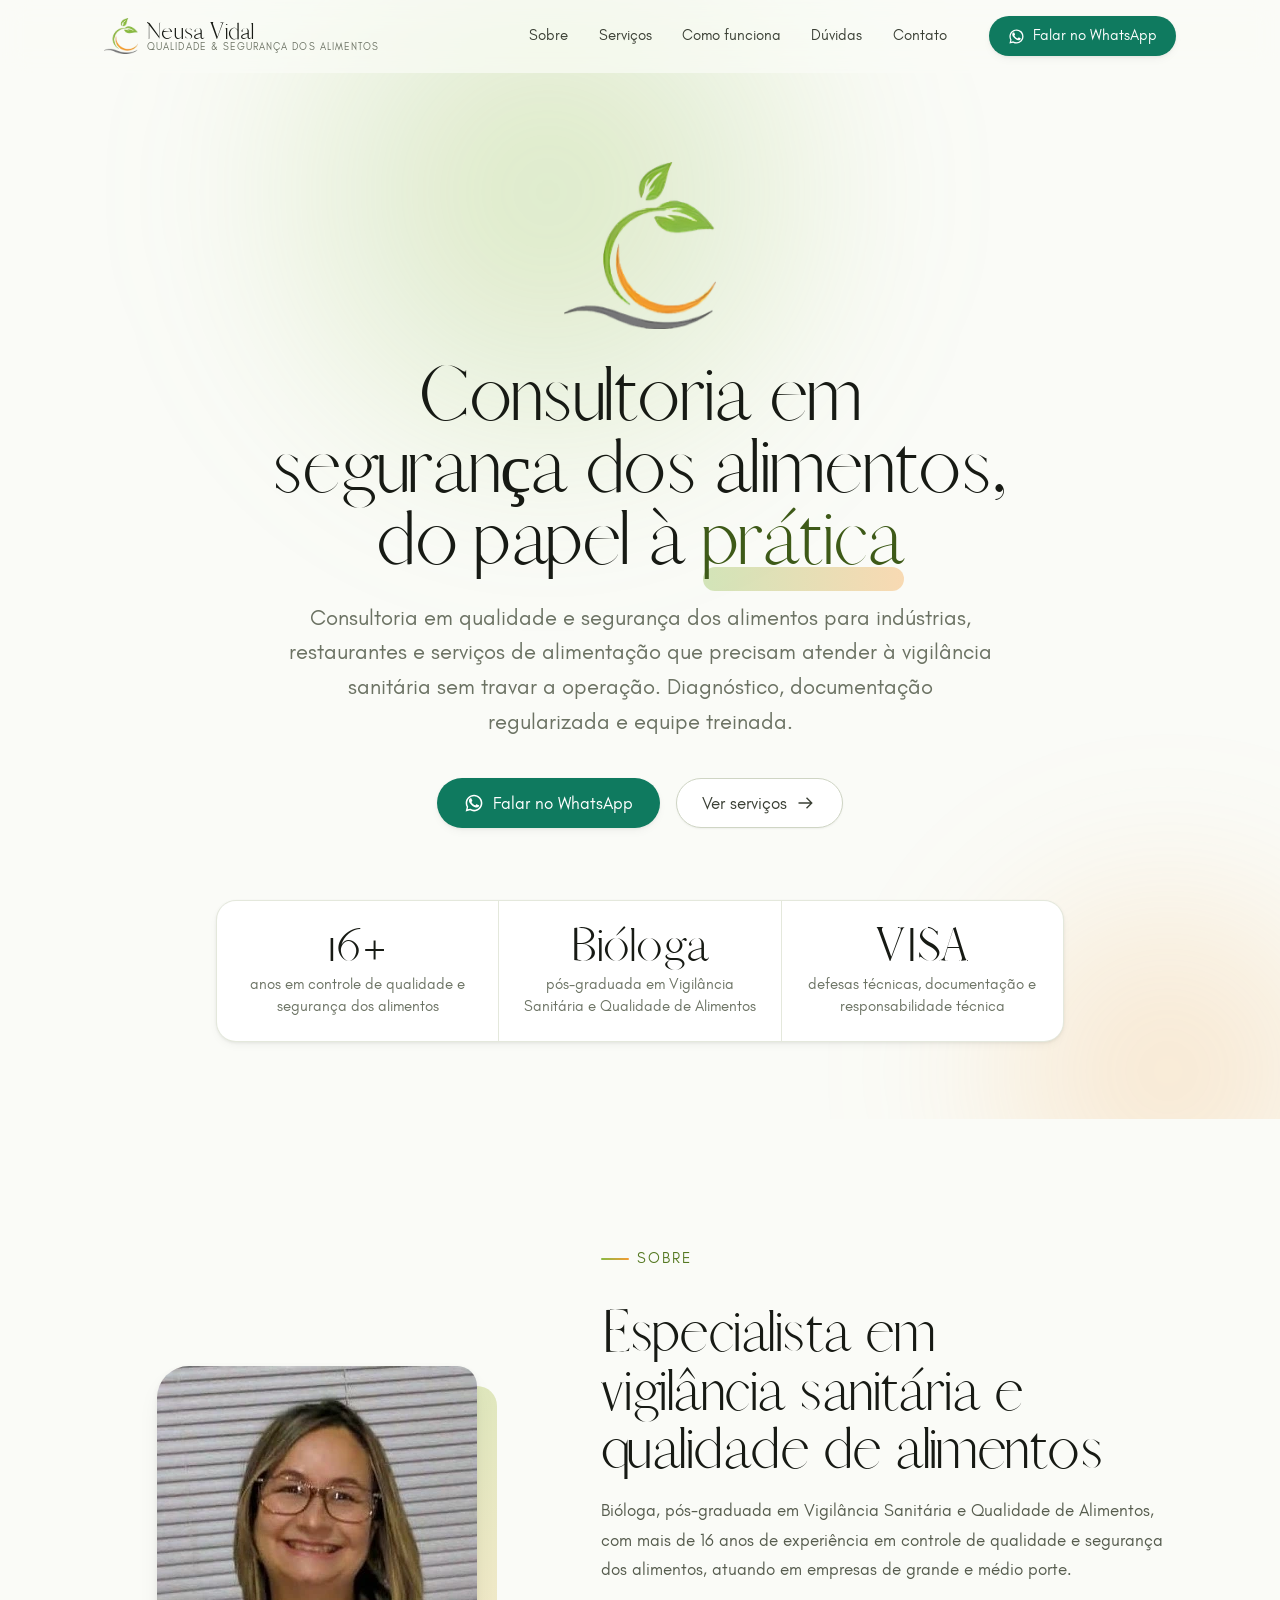
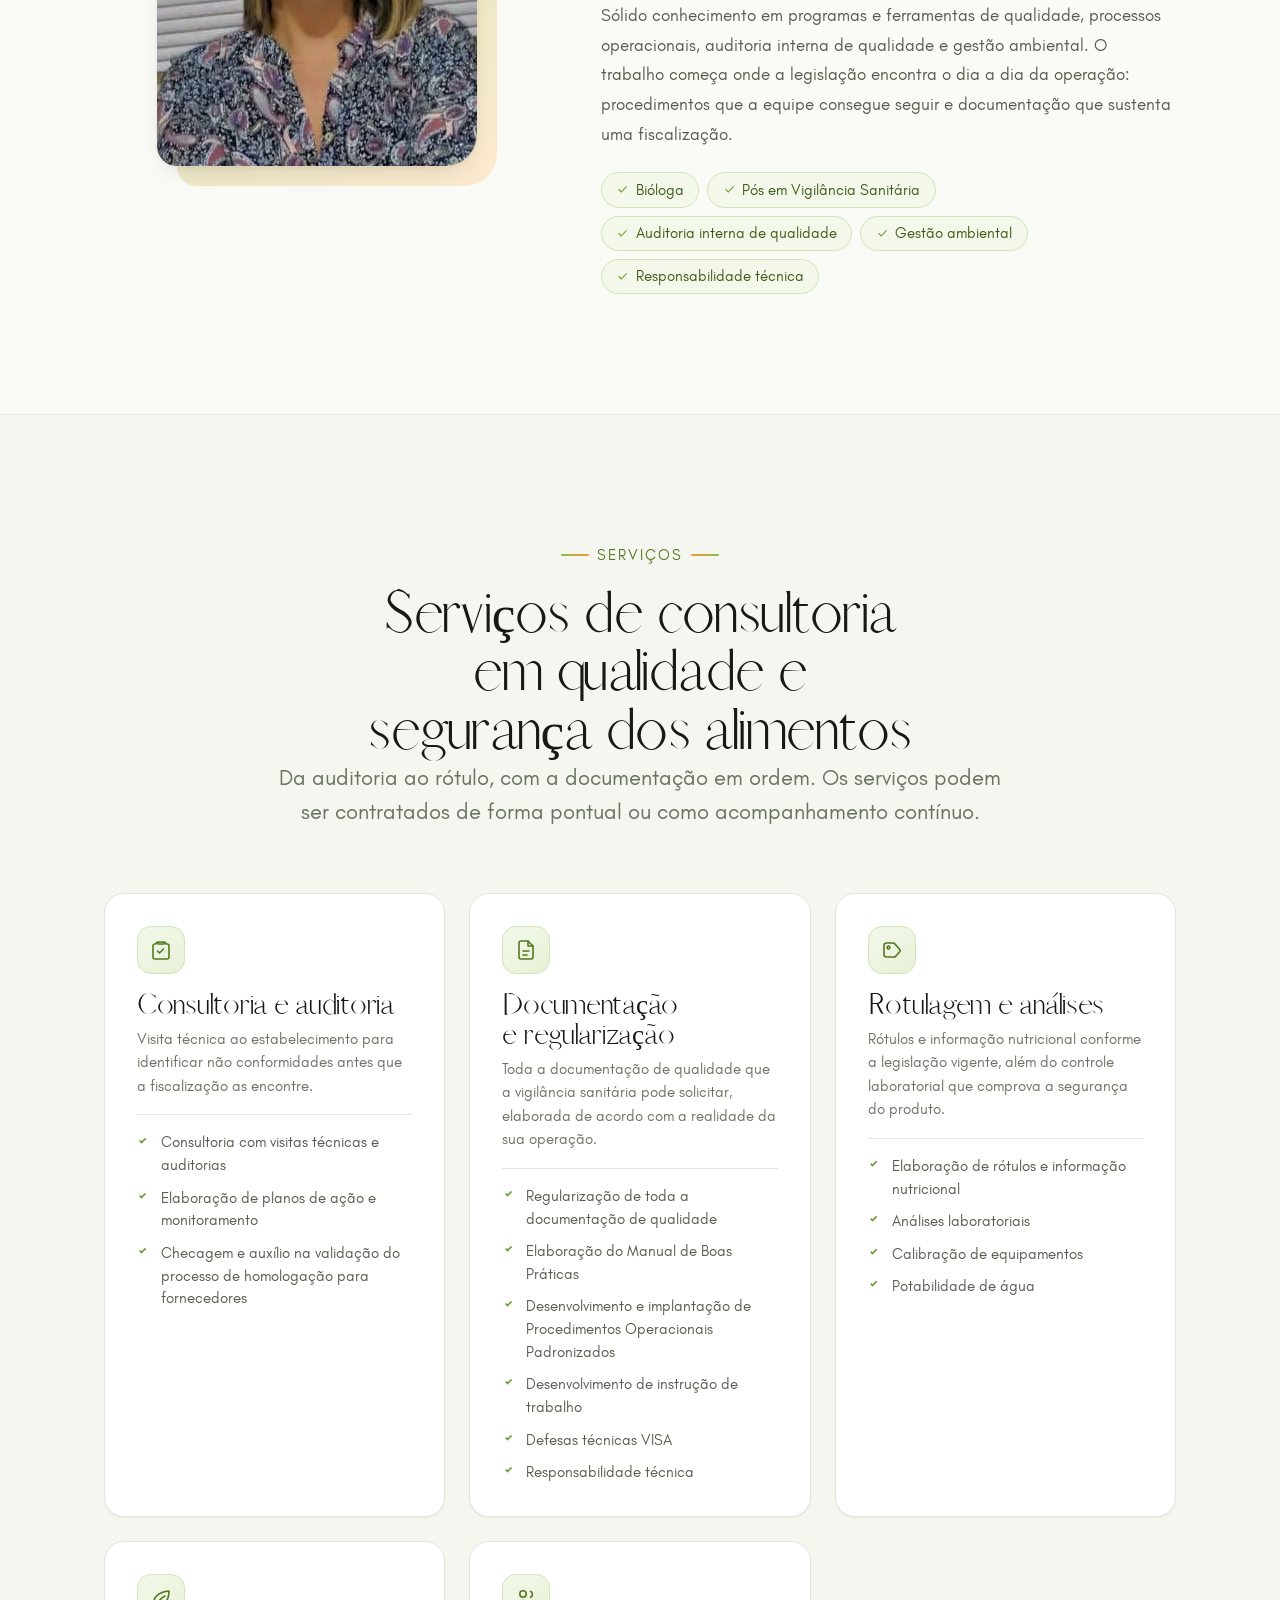
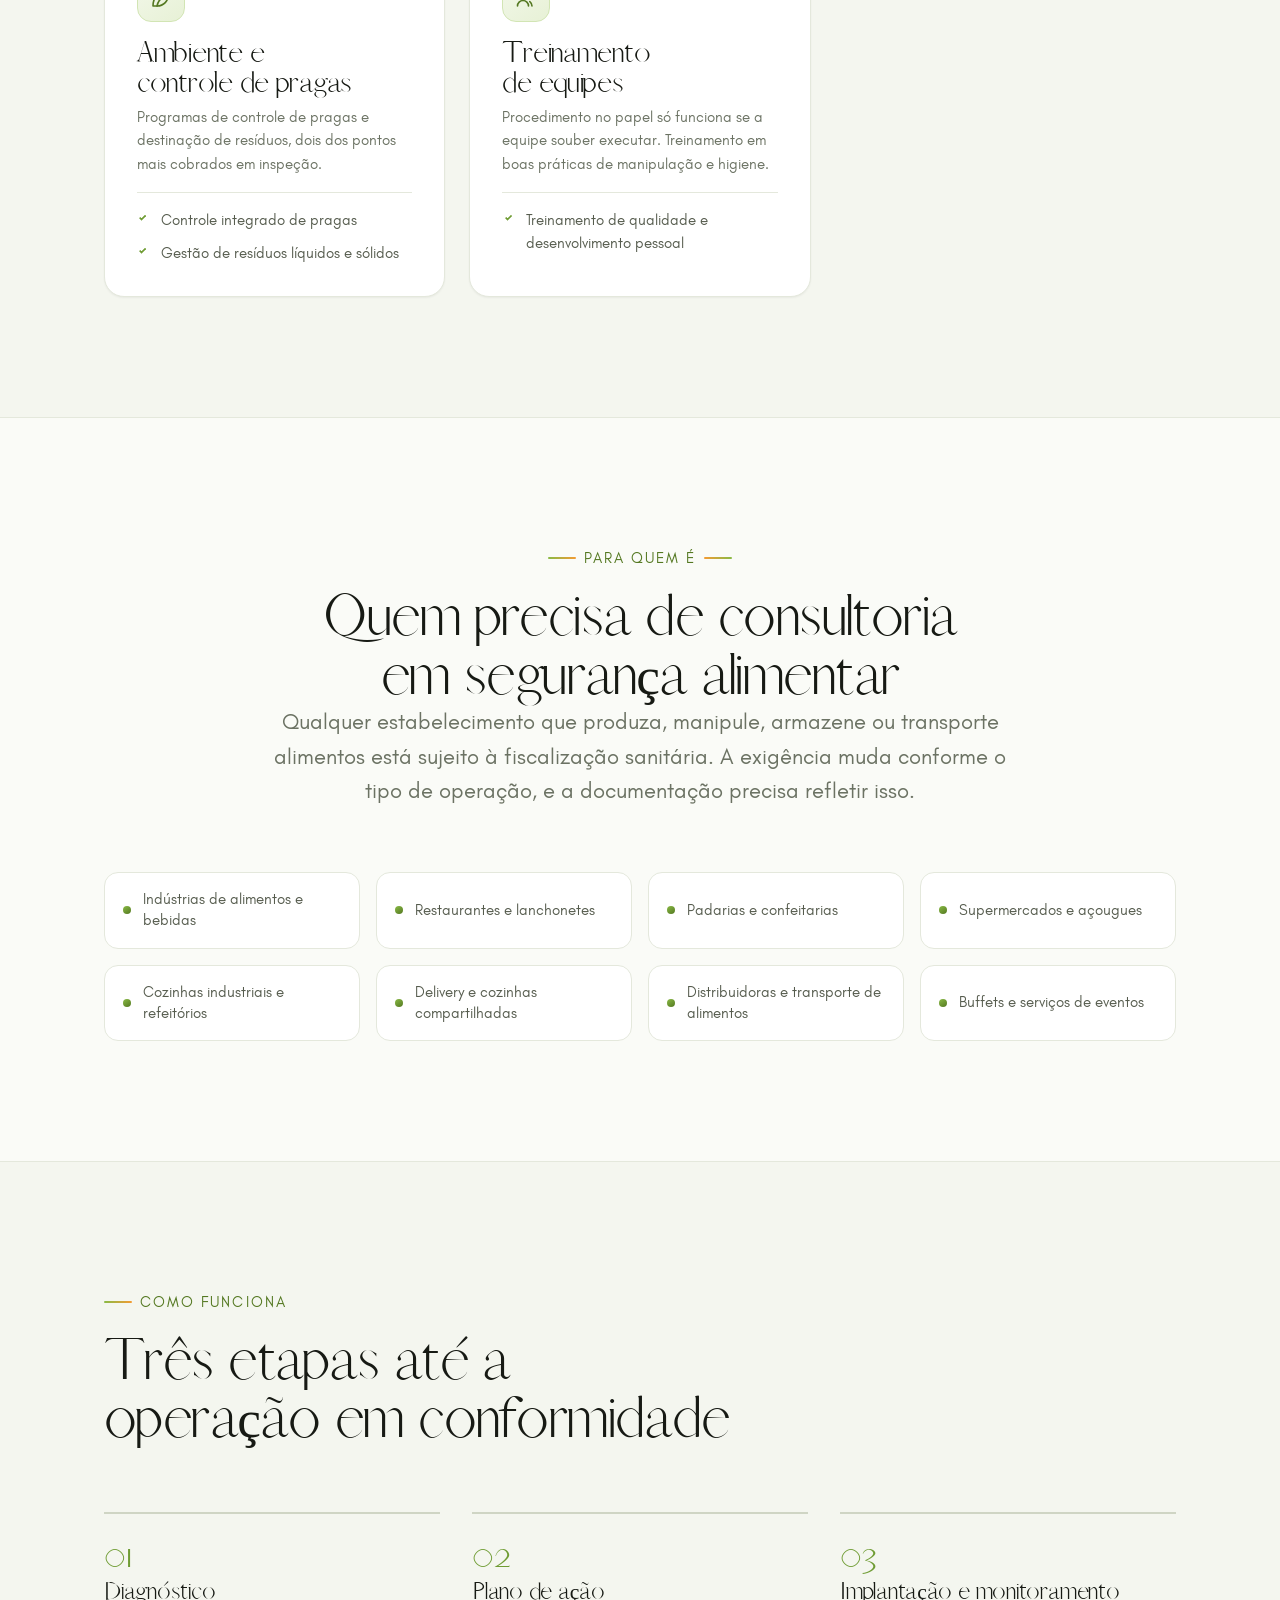
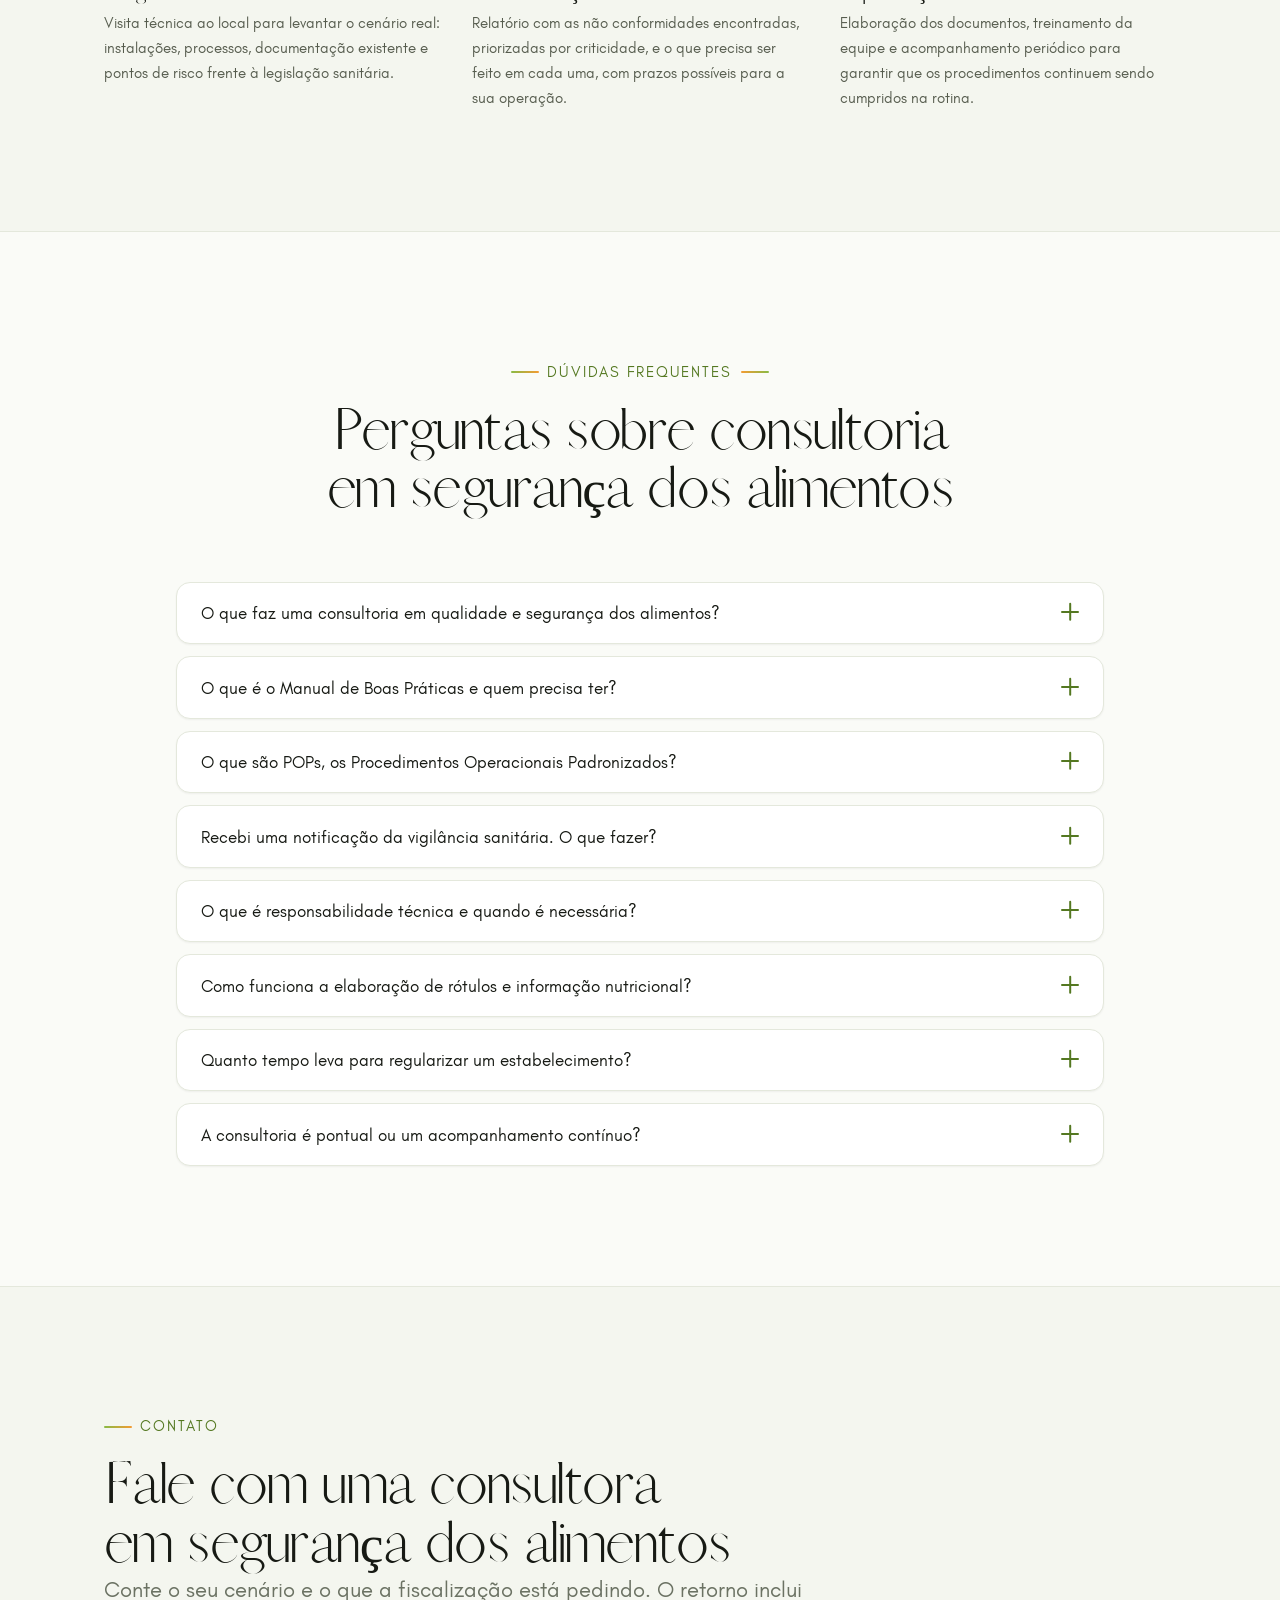
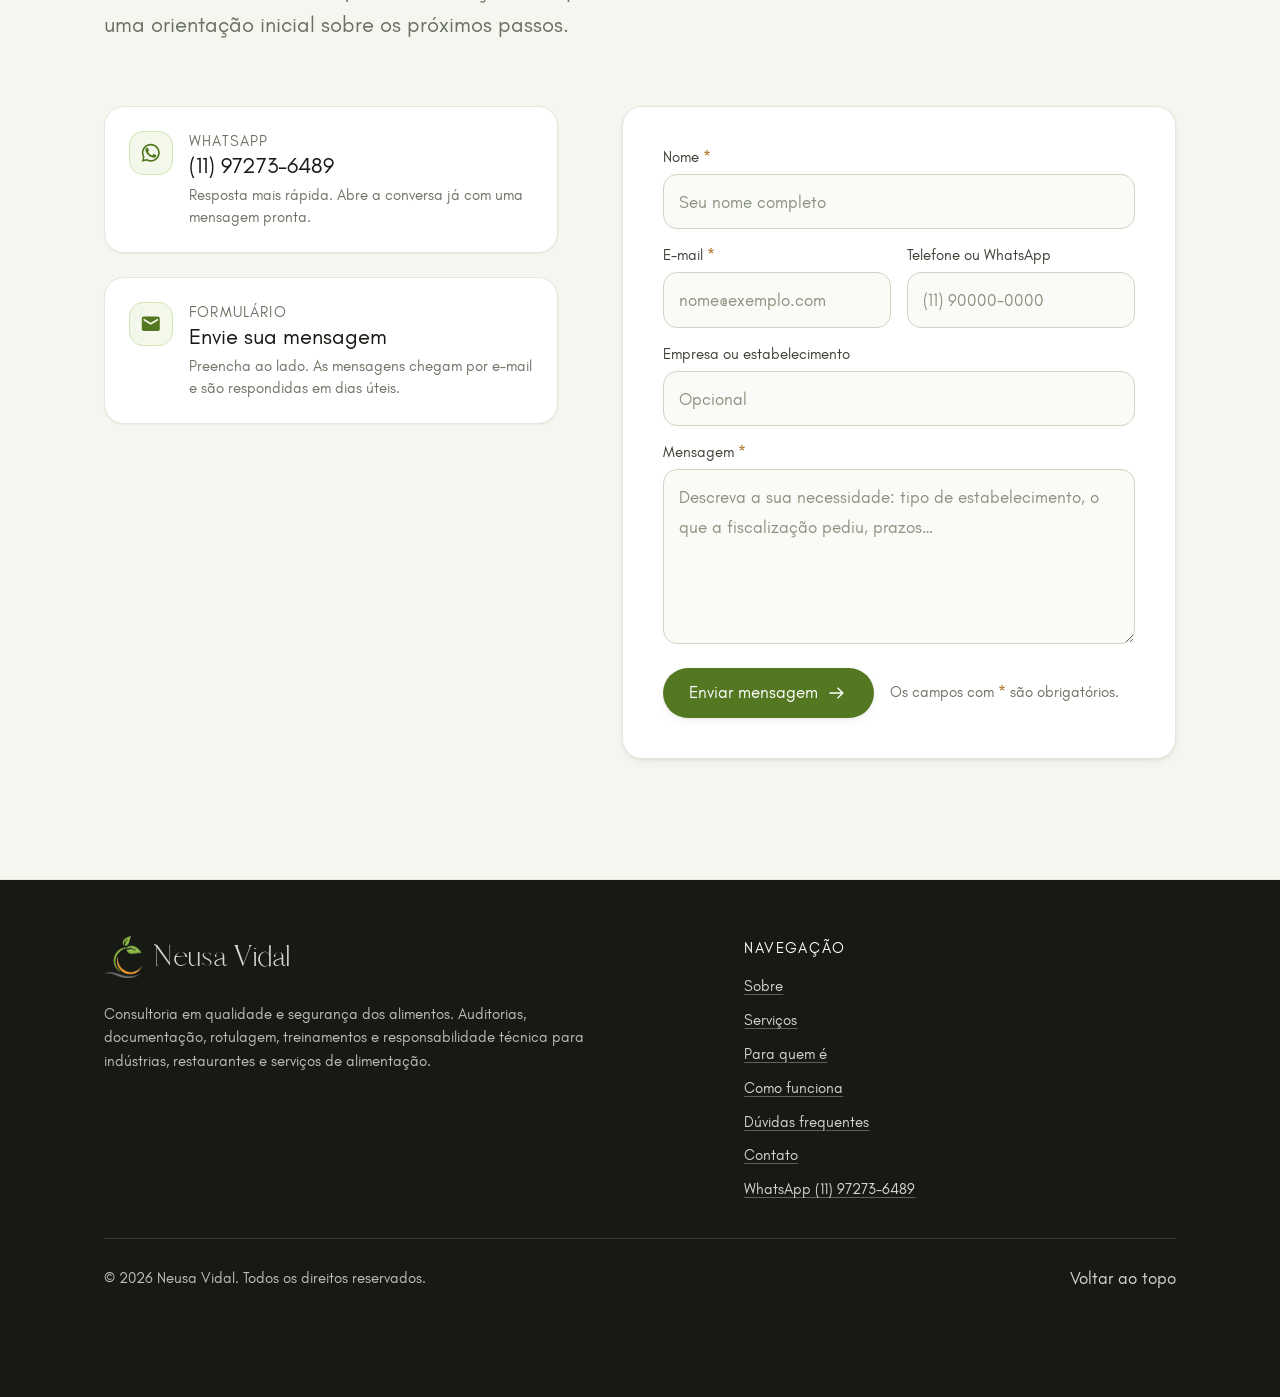
==== index.html @ c0e70bbf "Redesenha o site sem Bootstrap e aplica SEO Reescreve o site como estático puro, sem dependências ne" ====
<!doctype html>
<html lang="pt-BR">
  <head>
    <meta charset="utf-8">
    <meta name="viewport" content="width=device-width, initial-scale=1">
    <meta name="theme-color" content="#fafbf7">

    <!-- Title: palavra-chave primeiro, marca depois. 52 caracteres, dentro do
         limite que o Google exibe sem truncar (~60). -->
    <title>Consultoria em Segurança dos Alimentos | Neusa Vidal</title>
    <meta name="description" content="Consultoria em qualidade e segurança dos alimentos: Manual de Boas Práticas, POPs, rotulagem nutricional, defesa técnica na VISA e responsabilidade técnica.">
    <meta name="author" content="Neusa Vidal">
    <link rel="canonical" href="https://neusavidalassessoria.com.br/">

    <!-- max-image-preview:large libera miniatura grande nos resultados -->
    <meta name="robots" content="index, follow, max-image-preview:large, max-snippet:-1, max-video-preview:-1">

    <!-- Open Graph / redes sociais -->
    <meta property="og:type" content="website">
    <meta property="og:locale" content="pt_BR">
    <meta property="og:site_name" content="Neusa Vidal Consultoria">
    <meta property="og:url" content="https://neusavidalassessoria.com.br/">
    <meta property="og:title" content="Consultoria em Segurança dos Alimentos | Neusa Vidal">
    <meta property="og:description" content="Manual de Boas Práticas, POPs, rotulagem nutricional, defesa técnica na VISA e responsabilidade técnica. Mais de 16 anos de experiência.">
    <meta property="og:image" content="https://neusavidalassessoria.com.br/img/og-image.jpg">
    <meta property="og:image:width" content="1200">
    <meta property="og:image:height" content="630">
    <meta property="og:image:alt" content="Logotipo Neusa Vidal, consultoria em qualidade e segurança dos alimentos">
    <meta name="twitter:card" content="summary_large_image">
    <meta name="twitter:title" content="Consultoria em Segurança dos Alimentos | Neusa Vidal">
    <meta name="twitter:description" content="Manual de Boas Práticas, POPs, rotulagem nutricional, defesa técnica na VISA e responsabilidade técnica.">
    <meta name="twitter:image" content="https://neusavidalassessoria.com.br/img/og-image.jpg">

    <!-- Ícones -->
    <link rel="icon" href="favicon.ico" sizes="32x32">
    <link rel="icon" type="image/png" href="img/mark-192.png" sizes="192x192">
    <link rel="apple-touch-icon" href="img/apple-touch-icon.png">
    <link rel="manifest" href="site.webmanifest">

    <!-- As fontes bloqueiam a primeira pintura de texto: pré-carregar evita o salto -->
    <link rel="preload" href="font/glacial-indifference.woff2" as="font" type="font/woff2" crossorigin>
    <link rel="preload" href="font/afrah-regular.woff2" as="font" type="font/woff2" crossorigin>
    <link rel="stylesheet" href="css/styles.css">

    <script>
      /* Só esconde o conteúdo animado se houver JS para revelá-lo depois.
         Roda antes da primeira pintura, então não há flash. */
      document.documentElement.classList.add('js');

      /* Rede de segurança: se main.js não executar (falha de rede, erro,
         bloqueio), o conteúdo aparece de qualquer forma. */
      setTimeout(function () {
        if (window.__nvReady) return;
        document.documentElement.classList.remove('js');
      }, 2500);
    </script>
  </head>

  <body>
    <a class="skip-link" href="#conteudo">Ir para o conteúdo</a>

    <!-- Sprite de ícones: definido uma vez, referenciado com <use> -->
    <svg width="0" height="0" style="position:absolute" aria-hidden="true" focusable="false">
      <defs>
        <symbol id="i-whatsapp" viewBox="0 0 24 24">
          <path d="M17.47 14.38c-.3-.15-1.76-.87-2.03-.97-.27-.1-.47-.15-.67.15-.2.3-.79.92-.97 1.11-.18.2-.36.22-.66.07-.3-.15-1.27-.47-2.42-1.49-.9-.8-1.5-1.79-1.68-2.09-.18-.3-.02-.47.13-.62.15-.15.3-.35.45-.53.15-.18.2-.3.3-.5.1-.2.05-.37-.02-.52-.07-.15-.65-1.57-.9-2.14-.23-.56-.47-.49-.65-.49h-.56c-.2 0-.5.07-.77.37-.27.3-1.03 1-1.03 2.44s1.05 2.83 1.2 3.03c.15.2 2.06 3.29 5.06 4.5.71.3 1.26.48 1.69.61.72.23 1.37.2 1.89.12.58-.09 1.78-.73 2.03-1.43.25-.7.25-1.3.18-1.43-.08-.12-.28-.2-.58-.35Z"/>
          <path d="M12 2C6.48 2 2 6.48 2 12c0 1.77.46 3.42 1.26 4.86L2 22l5.28-1.23A9.95 9.95 0 0 0 12 22c5.52 0 10-4.48 10-10S17.52 2 12 2Zm0 18.13c-1.55 0-3-.42-4.24-1.15l-.3-.18-3.13.73.74-3.05-.19-.31A8.1 8.1 0 0 1 3.87 12c0-4.48 3.65-8.13 8.13-8.13S20.13 7.52 20.13 12 16.48 20.13 12 20.13Z"/>
        </symbol>
        <symbol id="i-arrow-right" viewBox="0 0 24 24">
          <path d="M13.17 5.17 12 6.34l4.83 4.83H3v1.66h13.83L12 17.66l1.17 1.17L20 12l-6.83-6.83Z"/>
        </symbol>
        <symbol id="i-check" viewBox="0 0 24 24">
          <path d="M9.55 17.6 4 12.05l1.4-1.4 4.15 4.14L18.6 5.6 20 7l-10.45 10.6Z"/>
        </symbol>
        <symbol id="i-mail" viewBox="0 0 24 24">
          <path d="M20 4H4a2 2 0 0 0-2 2v12a2 2 0 0 0 2 2h16a2 2 0 0 0 2-2V6a2 2 0 0 0-2-2Zm0 4.24-8 4.76-8-4.76V6l8 4.76L20 6v2.24Z"/>
        </symbol>
        <symbol id="i-clipboard" viewBox="0 0 24 24">
          <path d="M9 4h6m-6 0a2 2 0 0 0-2 2H6a2 2 0 0 0-2 2v11a2 2 0 0 0 2 2h12a2 2 0 0 0 2-2V8a2 2 0 0 0-2-2h-1a2 2 0 0 0-2-2M9 4v2h6V4"/>
          <path d="m8.5 13 2 2 4-4"/>
        </symbol>
        <symbol id="i-file" viewBox="0 0 24 24">
          <path d="M14 3H7a2 2 0 0 0-2 2v14a2 2 0 0 0 2 2h10a2 2 0 0 0 2-2V8l-5-5Z"/>
          <path d="M14 3v5h5M9 13h6M9 17h4"/>
        </symbol>
        <symbol id="i-label" viewBox="0 0 24 24">
          <path d="M4 7.5A2.5 2.5 0 0 1 6.5 5h6.6a2 2 0 0 1 1.5.66l5 5.6a2 2 0 0 1 0 2.66l-4.4 4.9A2 2 0 0 1 13.7 19H6.5A2.5 2.5 0 0 1 4 16.5v-9Z"/>
          <circle cx="8.5" cy="9.5" r="1.4"/>
        </symbol>
        <symbol id="i-leaf" viewBox="0 0 24 24">
          <path d="M4 20c0-8 5-14 16-15 0 11-6 15-12 15H4Z"/>
          <path d="M8 20c1-5 4-8 8-10"/>
        </symbol>
        <symbol id="i-users" viewBox="0 0 24 24">
          <circle cx="9" cy="8" r="3.2"/>
          <path d="M3.5 20a5.5 5.5 0 0 1 11 0M16.5 5.3a3.2 3.2 0 0 1 0 5.9M18 20a5.6 5.6 0 0 0-2.2-4.4"/>
        </symbol>
      </defs>
    </svg>

    <header class="header" id="cabecalho">
      <div class="container header__inner">
        <a class="brand" href="#top" aria-label="Neusa Vidal, página inicial">
          <img src="img/mark-96.png" srcset="img/mark-96.png 87w, img/mark-192.png 175w"
               sizes="34px" width="87" height="96" alt="">
          <span class="brand__text">
            <span class="brand__name">Neusa Vidal</span>
            <span class="brand__tag">Qualidade &amp; Segurança dos Alimentos</span>
          </span>
        </a>

        <button class="nav-toggle" type="button" aria-expanded="false"
                aria-controls="nav-principal" aria-label="Abrir menu de navegação">
          <span class="nav-toggle__bars"></span>
        </button>

        <nav class="nav" id="nav-principal" aria-label="Navegação principal">
          <ul class="nav__list">
            <li><a class="nav__link" href="#sobre">Sobre</a></li>
            <li><a class="nav__link" href="#servicos">Serviços</a></li>
            <li><a class="nav__link" href="#processo">Como funciona</a></li>
            <li><a class="nav__link" href="#duvidas">Dúvidas</a></li>
            <li><a class="nav__link" href="#contato">Contato</a></li>
          </ul>
          <a class="btn btn--whatsapp btn--sm nav__cta"
             href="https://wa.me/5511972736489?text=Ol%C3%A1%2C%20Neusa!%20Vim%20pelo%20site%20e%20gostaria%20de%20falar%20sobre%20consultoria%20em%20qualidade%20de%20alimentos."
             target="_blank" rel="noopener">
            <svg class="btn__icon" aria-hidden="true" focusable="false"><use href="#i-whatsapp"></use></svg>
            Falar no WhatsApp
          </a>
        </nav>
      </div>
    </header>

    <main id="conteudo">
      <span id="top"></span>

      <!-- Hero ============================================================ -->
      <section class="hero" aria-labelledby="hero-titulo">
        <div class="container container--narrow">
          <img class="hero__mark" src="img/mark-192.png"
               srcset="img/mark-192.png 175w, img/mark-512.png 466w"
               sizes="(min-width: 60em) 152px, 110px"
               width="175" height="192" alt="Logotipo Neusa Vidal" fetchpriority="high">

          <h1 class="hero__title" id="hero-titulo">
            Consultoria em segurança dos alimentos, do papel à <em>prática</em>
          </h1>

          <p class="lead hero__lead">
            Consultoria em qualidade e segurança dos alimentos para indústrias, restaurantes
            e serviços de alimentação que precisam atender à vigilância sanitária sem travar
            a operação. Diagnóstico, documentação regularizada e equipe treinada.
          </p>

          <div class="hero__actions">
            <a class="btn btn--whatsapp"
               href="https://wa.me/5511972736489?text=Ol%C3%A1%2C%20Neusa!%20Vim%20pelo%20site%20e%20gostaria%20de%20falar%20sobre%20consultoria%20em%20qualidade%20de%20alimentos."
               target="_blank" rel="noopener">
              <svg class="btn__icon" aria-hidden="true" focusable="false"><use href="#i-whatsapp"></use></svg>
              Falar no WhatsApp
            </a>
            <a class="btn btn--ghost" href="#servicos">
              Ver serviços
              <svg class="btn__icon" aria-hidden="true" focusable="false"><use href="#i-arrow-right"></use></svg>
            </a>
          </div>

          <dl class="stats reveal">
            <div class="stats__item">
              <dt class="visually-hidden">Experiência</dt>
              <dd>
                <span class="stats__value">16+</span>
                <span class="stats__label">anos em controle de qualidade e segurança dos alimentos</span>
              </dd>
            </div>
            <div class="stats__item">
              <dt class="visually-hidden">Formação</dt>
              <dd>
                <span class="stats__value">Bióloga</span>
                <span class="stats__label">pós-graduada em Vigilância Sanitária e Qualidade de Alimentos</span>
              </dd>
            </div>
            <div class="stats__item">
              <dt class="visually-hidden">Atuação</dt>
              <dd>
                <span class="stats__value">VISA</span>
                <span class="stats__label">defesas técnicas, documentação e responsabilidade técnica</span>
              </dd>
            </div>
          </dl>
        </div>
      </section>

      <!-- Sobre =========================================================== -->
      <section class="section" id="sobre" aria-labelledby="sobre-titulo">
        <div class="container">
          <div class="about">
            <figure class="about__figure reveal">
              <picture>
                <source srcset="img/portrait.webp" type="image/webp">
                <img class="about__photo" src="img/portrait.jpg" width="320" height="400"
                     loading="lazy" decoding="async"
                     alt="Retrato de Neusa Vidal, consultora em qualidade e segurança dos alimentos">
              </picture>
            </figure>

            <div class="about__body reveal" style="--reveal-delay: 120ms">
              <p class="eyebrow">Sobre</p>
              <h2 id="sobre-titulo">Especialista em vigilância sanitária e qualidade de alimentos</h2>
              <p>
                Bióloga, pós-graduada em Vigilância Sanitária e Qualidade de Alimentos, com mais
                de 16 anos de experiência em controle de qualidade e segurança dos alimentos,
                atuando em empresas de grande e médio porte.
              </p>
              <p>
                Sólido conhecimento em programas e ferramentas de qualidade, processos
                operacionais, auditoria interna de qualidade e gestão ambiental. O trabalho começa
                onde a legislação encontra o dia a dia da operação: procedimentos que a equipe
                consegue seguir e documentação que sustenta uma fiscalização.
              </p>

              <ul class="chips">
                <li class="chip"><svg aria-hidden="true" focusable="false"><use href="#i-check"></use></svg> Bióloga</li>
                <li class="chip"><svg aria-hidden="true" focusable="false"><use href="#i-check"></use></svg> Pós em Vigilância Sanitária</li>
                <li class="chip"><svg aria-hidden="true" focusable="false"><use href="#i-check"></use></svg> Auditoria interna de qualidade</li>
                <li class="chip"><svg aria-hidden="true" focusable="false"><use href="#i-check"></use></svg> Gestão ambiental</li>
                <li class="chip"><svg aria-hidden="true" focusable="false"><use href="#i-check"></use></svg> Responsabilidade técnica</li>
              </ul>
            </div>
          </div>
        </div>
      </section>

      <!-- Serviços ======================================================== -->
      <section class="section section--sunken" id="servicos" aria-labelledby="servicos-titulo">
        <div class="container">
          <div class="section__head section__head--center">
            <p class="eyebrow">Serviços</p>
            <h2 id="servicos-titulo">Serviços de consultoria em qualidade e segurança dos alimentos</h2>
            <p class="lead">
              Da auditoria ao rótulo, com a documentação em ordem. Os serviços podem ser
              contratados de forma pontual ou como acompanhamento contínuo.
            </p>
          </div>

          <ul class="services">
            <li class="service reveal">
              <span class="service__icon">
                <svg aria-hidden="true" focusable="false"><use href="#i-clipboard"></use></svg>
              </span>
              <h3 class="service__title">Consultoria e auditoria</h3>
              <p class="service__desc">
                Visita técnica ao estabelecimento para identificar não conformidades antes
                que a fiscalização as encontre.
              </p>
              <ul class="service__list">
                <li>Consultoria com visitas técnicas e auditorias</li>
                <li>Elaboração de planos de ação e monitoramento</li>
                <li>Checagem e auxílio na validação do processo de homologação para fornecedores</li>
              </ul>
            </li>

            <li class="service reveal" style="--reveal-delay: 80ms">
              <span class="service__icon">
                <svg aria-hidden="true" focusable="false"><use href="#i-file"></use></svg>
              </span>
              <h3 class="service__title">Documentação e regularização</h3>
              <p class="service__desc">
                Toda a documentação de qualidade que a vigilância sanitária pode solicitar,
                elaborada de acordo com a realidade da sua operação.
              </p>
              <ul class="service__list">
                <li>Regularização de toda a documentação de qualidade</li>
                <li>Elaboração do Manual de Boas Práticas</li>
                <li>Desenvolvimento e implantação de Procedimentos Operacionais Padronizados</li>
                <li>Desenvolvimento de instrução de trabalho</li>
                <li>Defesas técnicas VISA</li>
                <li>Responsabilidade técnica</li>
              </ul>
            </li>

            <li class="service reveal" style="--reveal-delay: 160ms">
              <span class="service__icon">
                <svg aria-hidden="true" focusable="false"><use href="#i-label"></use></svg>
              </span>
              <h3 class="service__title">Rotulagem e análises</h3>
              <p class="service__desc">
                Rótulos e informação nutricional conforme a legislação vigente, além do
                controle laboratorial que comprova a segurança do produto.
              </p>
              <ul class="service__list">
                <li>Elaboração de rótulos e informação nutricional</li>
                <li>Análises laboratoriais</li>
                <li>Calibração de equipamentos</li>
                <li>Potabilidade de água</li>
              </ul>
            </li>

            <li class="service reveal" style="--reveal-delay: 240ms">
              <span class="service__icon">
                <svg aria-hidden="true" focusable="false"><use href="#i-leaf"></use></svg>
              </span>
              <h3 class="service__title">Ambiente e controle de pragas</h3>
              <p class="service__desc">
                Programas de controle de pragas e destinação de resíduos, dois dos pontos
                mais cobrados em inspeção.
              </p>
              <ul class="service__list">
                <li>Controle integrado de pragas</li>
                <li>Gestão de resíduos líquidos e sólidos</li>
              </ul>
            </li>

            <li class="service reveal" style="--reveal-delay: 320ms">
              <span class="service__icon">
                <svg aria-hidden="true" focusable="false"><use href="#i-users"></use></svg>
              </span>
              <h3 class="service__title">Treinamento de equipes</h3>
              <p class="service__desc">
                Procedimento no papel só funciona se a equipe souber executar. Treinamento
                em boas práticas de manipulação e higiene.
              </p>
              <ul class="service__list">
                <li>Treinamento de qualidade e desenvolvimento pessoal</li>
              </ul>
            </li>
          </ul>
        </div>
      </section>

      <!-- Segmentos atendidos ============================================= -->
      <section class="section" id="segmentos" aria-labelledby="segmentos-titulo">
        <div class="container">
          <div class="section__head section__head--center">
            <p class="eyebrow">Para quem é</p>
            <h2 id="segmentos-titulo">Quem precisa de consultoria em segurança alimentar</h2>
            <p class="lead">
              Qualquer estabelecimento que produza, manipule, armazene ou transporte alimentos
              está sujeito à fiscalização sanitária. A exigência muda conforme o tipo de
              operação, e a documentação precisa refletir isso.
            </p>
          </div>

          <ul class="segments reveal">
            <li class="segment"><span class="segment__dot"></span> Indústrias de alimentos e bebidas</li>
            <li class="segment"><span class="segment__dot"></span> Restaurantes e lanchonetes</li>
            <li class="segment"><span class="segment__dot"></span> Padarias e confeitarias</li>
            <li class="segment"><span class="segment__dot"></span> Supermercados e açougues</li>
            <li class="segment"><span class="segment__dot"></span> Cozinhas industriais e refeitórios</li>
            <li class="segment"><span class="segment__dot"></span> Delivery e cozinhas compartilhadas</li>
            <li class="segment"><span class="segment__dot"></span> Distribuidoras e transporte de alimentos</li>
            <li class="segment"><span class="segment__dot"></span> Buffets e serviços de eventos</li>
          </ul>
        </div>
      </section>

      <!-- Processo ======================================================== -->
      <section class="section section--sunken" id="processo" aria-labelledby="processo-titulo">
        <div class="container">
          <div class="section__head">
            <p class="eyebrow">Como funciona</p>
            <h2 id="processo-titulo">Três etapas até a operação em conformidade</h2>
          </div>

          <ol class="steps">
            <li class="step reveal">
              <h3 class="step__title">Diagnóstico</h3>
              <p>
                Visita técnica ao local para levantar o cenário real: instalações, processos,
                documentação existente e pontos de risco frente à legislação sanitária.
              </p>
            </li>
            <li class="step reveal" style="--reveal-delay: 100ms">
              <h3 class="step__title">Plano de ação</h3>
              <p>
                Relatório com as não conformidades encontradas, priorizadas por criticidade,
                e o que precisa ser feito em cada uma, com prazos possíveis para a sua operação.
              </p>
            </li>
            <li class="step reveal" style="--reveal-delay: 200ms">
              <h3 class="step__title">Implantação e monitoramento</h3>
              <p>
                Elaboração dos documentos, treinamento da equipe e acompanhamento periódico
                para garantir que os procedimentos continuem sendo cumpridos na rotina.
              </p>
            </li>
          </ol>
        </div>
      </section>

      <!-- Dúvidas frequentes ============================================== -->
      <section class="section" id="duvidas" aria-labelledby="duvidas-titulo">
        <div class="container">
          <div class="section__head section__head--center">
            <p class="eyebrow">Dúvidas frequentes</p>
            <h2 id="duvidas-titulo">Perguntas sobre consultoria em segurança dos alimentos</h2>
          </div>

          <div class="faq">
            <details class="faq__item">
              <summary class="faq__q">
                O que faz uma consultoria em qualidade e segurança dos alimentos?
                <span class="faq__sign" aria-hidden="true"></span>
              </summary>
              <div class="faq__a">
                <p>
                  A consultoria avalia se o estabelecimento atende às exigências sanitárias e
                  organiza o que estiver faltando. Na prática são quatro frentes: diagnóstico
                  das instalações e processos, elaboração da documentação de qualidade,
                  treinamento da equipe e acompanhamento periódico para que os procedimentos
                  continuem sendo cumpridos.
                </p>
                <p>
                  O objetivo não é só passar na fiscalização, mas reduzir risco de
                  contaminação, perda de produto e interdição.
                </p>
              </div>
            </details>

            <details class="faq__item">
              <summary class="faq__q">
                O que é o Manual de Boas Práticas e quem precisa ter?
                <span class="faq__sign" aria-hidden="true"></span>
              </summary>
              <div class="faq__a">
                <p>
                  É o documento que descreve como o estabelecimento garante a segurança do
                  alimento: higienização das instalações, controle de água, controle de pragas,
                  saúde e higiene dos manipuladores, controle de temperatura e destinação de
                  resíduos. Ele precisa refletir a operação real, e não ser um modelo genérico.
                </p>
                <p>
                  De modo geral, estabelecimentos que manipulam alimentos precisam mantê-lo
                  disponível e atualizado para apresentação à fiscalização. A exigência exata
                  varia conforme o tipo de operação e as normas estaduais e municipais
                  aplicáveis.
                </p>
              </div>
            </details>

            <details class="faq__item">
              <summary class="faq__q">
                O que são POPs, os Procedimentos Operacionais Padronizados?
                <span class="faq__sign" aria-hidden="true"></span>
              </summary>
              <div class="faq__a">
                <p>
                  São instruções escritas que detalham, passo a passo, como cada tarefa
                  crítica deve ser executada: como higienizar uma bancada, como receber
                  mercadoria, como controlar a temperatura da câmara fria, como proceder na
                  higienização do reservatório de água.
                </p>
                <p>
                  Enquanto o Manual de Boas Práticas descreve a política, os POPs descrevem a
                  execução. Cada POP vem acompanhado dos registros que comprovam que ele foi
                  cumprido, e é justamente esse registro que a fiscalização costuma pedir.
                </p>
              </div>
            </details>

            <details class="faq__item">
              <summary class="faq__q">
                Recebi uma notificação da vigilância sanitária. O que fazer?
                <span class="faq__sign" aria-hidden="true"></span>
              </summary>
              <div class="faq__a">
                <p>
                  Notificações e autos de infração têm prazo para resposta, então o primeiro
                  passo é verificar esse prazo. Em seguida é preciso entender tecnicamente cada
                  item apontado, corrigir o que for corrigível e elaborar a defesa técnica com
                  a fundamentação e as evidências das correções feitas.
                </p>
                <p>
                  Esse é um dos serviços da consultoria: defesa técnica junto à VISA, incluindo
                  o plano de ação que sustenta a resposta.
                </p>
              </div>
            </details>

            <details class="faq__item">
              <summary class="faq__q">
                O que é responsabilidade técnica e quando é necessária?
                <span class="faq__sign" aria-hidden="true"></span>
              </summary>
              <div class="faq__a">
                <p>
                  É a assunção formal, por um profissional habilitado, da responsabilidade
                  pelos processos de qualidade e segurança dos alimentos do estabelecimento.
                  Diversos tipos de operação precisam indicar um responsável técnico para obter
                  ou manter o licenciamento sanitário.
                </p>
                <p>
                  A necessidade e o perfil profissional exigido variam conforme a atividade e a
                  regulamentação local. Vale confirmar a exigência aplicável ao seu caso antes
                  de assumir compromissos.
                </p>
              </div>
            </details>

            <details class="faq__item">
              <summary class="faq__q">
                Como funciona a elaboração de rótulos e informação nutricional?
                <span class="faq__sign" aria-hidden="true"></span>
              </summary>
              <div class="faq__a">
                <p>
                  Parte do cálculo da composição nutricional do produto a partir da formulação
                  e, quando necessário, de análises laboratoriais. Com esses dados monta-se a
                  tabela nutricional e o rótulo, verificando obrigatoriedades como lista de
                  ingredientes, alergênicos, lote, validade, origem e a rotulagem nutricional
                  frontal.
                </p>
                <p>
                  As regras de rotulagem mudaram nos últimos anos, então rótulos antigos
                  frequentemente precisam de revisão.
                </p>
              </div>
            </details>

            <details class="faq__item">
              <summary class="faq__q">
                Quanto tempo leva para regularizar um estabelecimento?
                <span class="faq__sign" aria-hidden="true"></span>
              </summary>
              <div class="faq__a">
                <p>
                  Depende do ponto de partida. Um estabelecimento que já tem estrutura
                  adequada e precisa apenas organizar documentação é bem mais rápido do que um
                  que precisa de adequação de instalações ou de mudança de fluxo de processo.
                </p>
                <p>
                  Por isso o diagnóstico vem primeiro: é ele que define o escopo, a ordem de
                  prioridade e um prazo realista. Estimar antes da visita técnica seria
                  chute.
                </p>
              </div>
            </details>

            <details class="faq__item">
              <summary class="faq__q">
                A consultoria é pontual ou um acompanhamento contínuo?
                <span class="faq__sign" aria-hidden="true"></span>
              </summary>
              <div class="faq__a">
                <p>
                  Os dois formatos são possíveis. Há demandas pontuais, como elaborar um
                  rótulo, montar o Manual de Boas Práticas ou responder a uma notificação. E há
                  o acompanhamento contínuo, com visitas periódicas, auditorias internas e
                  atualização de documentos e treinamentos.
                </p>
                <p>
                  Operações com fiscalização frequente ou com rotatividade de equipe
                  costumam se beneficiar mais do acompanhamento contínuo, porque procedimento
                  sem monitoramento tende a se perder na rotina.
                </p>
              </div>
            </details>
          </div>
        </div>
      </section>

      <!-- Contato ========================================================= -->
      <section class="section section--sunken" id="contato" aria-labelledby="contato-titulo">
        <div class="container">
          <div class="section__head">
            <p class="eyebrow">Contato</p>
            <h2 id="contato-titulo">Fale com uma consultora em segurança dos alimentos</h2>
            <p class="lead">
              Conte o seu cenário e o que a fiscalização está pedindo. O retorno inclui uma
              orientação inicial sobre os próximos passos.
            </p>
          </div>

          <div class="contact">
            <div class="contact__aside reveal">
              <a class="contact-card"
                 href="https://wa.me/5511972736489?text=Ol%C3%A1%2C%20Neusa!%20Vim%20pelo%20site%20e%20gostaria%20de%20falar%20sobre%20consultoria%20em%20qualidade%20de%20alimentos."
                 target="_blank" rel="noopener">
                <span class="contact-card__icon">
                  <svg aria-hidden="true" focusable="false"><use href="#i-whatsapp"></use></svg>
                </span>
                <span>
                  <span class="contact-card__label">WhatsApp</span>
                  <span class="contact-card__value">(11) 97273-6489</span>
                  <span class="contact-card__note">Resposta mais rápida. Abre a conversa já com uma mensagem pronta.</span>
                </span>
              </a>

              <div class="contact-card">
                <span class="contact-card__icon">
                  <svg aria-hidden="true" focusable="false"><use href="#i-mail"></use></svg>
                </span>
                <span>
                  <span class="contact-card__label">Formulário</span>
                  <span class="contact-card__value">Envie sua mensagem</span>
                  <span class="contact-card__note">Preencha ao lado. As mensagens chegam por e-mail e são respondidas em dias úteis.</span>
                </span>
              </div>
            </div>

            <!-- O envio é interceptado pelo JS (fetch) para exibir feedback na
                 própria página; sem JS o POST normal para o Formspree funciona. -->
            <form class="form reveal" action="https://formspree.io/f/xqkoklqp" method="POST"
                  id="form-contato" novalidate style="--reveal-delay: 120ms">
              <div class="form__grid">
                <div class="field field--full">
                  <label class="field__label" for="nome">Nome <span class="field__req" aria-hidden="true">*</span></label>
                  <input class="input" type="text" id="nome" name="nome" autocomplete="name"
                         required placeholder="Seu nome completo"
                         aria-describedby="erro-nome">
                  <p class="field__error" id="erro-nome">Informe o seu nome.</p>
                </div>

                <div class="field">
                  <label class="field__label" for="email">E-mail <span class="field__req" aria-hidden="true">*</span></label>
                  <input class="input" type="email" id="email" name="email" autocomplete="email"
                         required placeholder="nome@exemplo.com"
                         aria-describedby="erro-email">
                  <p class="field__error" id="erro-email">Informe um e-mail válido.</p>
                </div>

                <div class="field">
                  <label class="field__label" for="telefone">Telefone ou WhatsApp</label>
                  <input class="input" type="tel" id="telefone" name="telefone" autocomplete="tel"
                         inputmode="tel" placeholder="(11) 90000-0000">
                </div>

                <div class="field field--full">
                  <label class="field__label" for="empresa">Empresa ou estabelecimento</label>
                  <input class="input" type="text" id="empresa" name="empresa"
                         autocomplete="organization" placeholder="Opcional">
                </div>

                <div class="field field--full">
                  <label class="field__label" for="mensagem">Mensagem <span class="field__req" aria-hidden="true">*</span></label>
                  <textarea class="input" id="mensagem" name="mensagem" rows="5" required
                            placeholder="Descreva a sua necessidade: tipo de estabelecimento, o que a fiscalização pediu, prazos…"
                            aria-describedby="erro-mensagem"></textarea>
                  <p class="field__error" id="erro-mensagem">Escreva a sua mensagem.</p>
                </div>
              </div>

              <!-- Assunto do e-mail que o Formspree envia -->
              <input type="hidden" name="_subject" value="Novo contato pelo site neusavidalassessoria.com.br">
              <div class="honeypot" aria-hidden="true">
                <label for="_gotcha">Não preencha este campo</label>
                <input type="text" id="_gotcha" name="_gotcha" tabindex="-1" autocomplete="off">
              </div>

              <div class="form__footer">
                <button class="btn btn--primary" type="submit" data-submit>
                  <span data-submit-label>Enviar mensagem</span>
                  <svg class="btn__icon" aria-hidden="true" focusable="false"><use href="#i-arrow-right"></use></svg>
                </button>
                <p class="form__note">Os campos com <span class="field__req">*</span> são obrigatórios.</p>
              </div>

              <p class="form__status" id="form-status" role="status" aria-live="polite"></p>
            </form>
          </div>
        </div>
      </section>
    </main>

    <footer class="footer">
      <div class="container">
        <div class="footer__top">
          <div>
            <a class="footer__brand" href="#top">
              <img src="img/mark-96.png" width="87" height="96" loading="lazy" alt="">
              <span class="footer__name">Neusa Vidal</span>
            </a>
            <p class="footer__tagline">
              Consultoria em qualidade e segurança dos alimentos. Auditorias, documentação,
              rotulagem, treinamentos e responsabilidade técnica para indústrias, restaurantes
              e serviços de alimentação.
            </p>
          </div>

          <nav class="footer__nav" aria-label="Navegação do rodapé">
            <p class="footer__heading">Navegação</p>
            <a href="#sobre">Sobre</a>
            <a href="#servicos">Serviços</a>
            <a href="#segmentos">Para quem é</a>
            <a href="#processo">Como funciona</a>
            <a href="#duvidas">Dúvidas frequentes</a>
            <a href="#contato">Contato</a>
            <a href="https://wa.me/5511972736489" target="_blank" rel="noopener">WhatsApp (11) 97273-6489</a>
          </nav>
        </div>

        <div class="footer__bottom">
          <p>&copy; <span data-ano>2026</span> Neusa Vidal. Todos os direitos reservados.</p>
          <p><a class="arrow-link" href="#top">Voltar ao topo</a></p>
        </div>
      </div>
    </footer>

    <a class="whatsapp-fab" id="whatsapp-fab"
       href="https://wa.me/5511972736489?text=Ol%C3%A1%2C%20Neusa!%20Vim%20pelo%20site%20e%20gostaria%20de%20falar%20sobre%20consultoria%20em%20qualidade%20de%20alimentos."
       target="_blank" rel="noopener" aria-label="Falar com Neusa Vidal no WhatsApp">
      <span class="whatsapp-fab__label" aria-hidden="true">Falar no WhatsApp</span>
      <svg aria-hidden="true" focusable="false"><use href="#i-whatsapp"></use></svg>
    </a>

    <script src="js/main.js" defer></script>

    <!--
      Dados estruturados. Não há "areaServed" nem "address" por decisão do
      cliente (não publicar localização). Isso enfraquece o SEO local: sem
      sinal geográfico o site não compete em buscas do tipo "perto de mim"
      nem no Google Maps. Para reativar, basta acrescentar ao nó #business:

        "areaServed": { "@type": "City", "name": "São Paulo" },
        "address": {
          "@type": "PostalAddress",
          "addressLocality": "São Paulo",
          "addressRegion": "SP",
          "addressCountry": "BR"
        },
    -->
    <script type="application/ld+json">
    {
      "@context": "https://schema.org",
      "@graph": [
        {
          "@type": "ProfessionalService",
          "@id": "https://neusavidalassessoria.com.br/#business",
          "name": "Neusa Vidal Consultoria",
          "description": "Consultoria em qualidade e segurança dos alimentos: auditorias, Manual de Boas Práticas, POPs, rotulagem, defesas técnicas na VISA e responsabilidade técnica.",
          "url": "https://neusavidalassessoria.com.br/",
          "image": "https://neusavidalassessoria.com.br/img/og-image.jpg",
          "telephone": "+5511972736489",
          "founder": { "@id": "https://neusavidalassessoria.com.br/#neusa" },
          "hasOfferCatalog": {
            "@type": "OfferCatalog",
            "name": "Serviços de consultoria em qualidade e segurança dos alimentos",
            "itemListElement": [
              { "@type": "Offer", "itemOffered": { "@type": "Service", "name": "Consultoria com visitas técnicas e auditorias" } },
              { "@type": "Offer", "itemOffered": { "@type": "Service", "name": "Elaboração de planos de ação e monitoramento" } },
              { "@type": "Offer", "itemOffered": { "@type": "Service", "name": "Regularização da documentação de qualidade" } },
              { "@type": "Offer", "itemOffered": { "@type": "Service", "name": "Elaboração do Manual de Boas Práticas" } },
              { "@type": "Offer", "itemOffered": { "@type": "Service", "name": "Procedimentos Operacionais Padronizados (POPs)" } },
              { "@type": "Offer", "itemOffered": { "@type": "Service", "name": "Defesas técnicas VISA" } },
              { "@type": "Offer", "itemOffered": { "@type": "Service", "name": "Responsabilidade técnica" } },
              { "@type": "Offer", "itemOffered": { "@type": "Service", "name": "Elaboração de rótulos e informação nutricional" } },
              { "@type": "Offer", "itemOffered": { "@type": "Service", "name": "Análises laboratoriais e potabilidade de água" } },
              { "@type": "Offer", "itemOffered": { "@type": "Service", "name": "Controle integrado de pragas" } },
              { "@type": "Offer", "itemOffered": { "@type": "Service", "name": "Gestão de resíduos líquidos e sólidos" } },
              { "@type": "Offer", "itemOffered": { "@type": "Service", "name": "Treinamento de qualidade e desenvolvimento pessoal" } }
            ]
          }
        },
        {
          "@type": "Person",
          "@id": "https://neusavidalassessoria.com.br/#neusa",
          "name": "Neusa Vidal",
          "jobTitle": "Consultora em qualidade e segurança dos alimentos",
          "image": "https://neusavidalassessoria.com.br/img/portrait.jpg",
          "url": "https://neusavidalassessoria.com.br/",
          "worksFor": { "@id": "https://neusavidalassessoria.com.br/#business" },
          "knowsAbout": [
            "Vigilância Sanitária",
            "Segurança dos Alimentos",
            "Boas Práticas de Fabricação",
            "Auditoria Interna de Qualidade",
            "Rotulagem Nutricional",
            "Gestão Ambiental"
          ]
        },
        {
          "@type": "WebSite",
          "@id": "https://neusavidalassessoria.com.br/#website",
          "url": "https://neusavidalassessoria.com.br/",
          "name": "Neusa Vidal Consultoria",
          "inLanguage": "pt-BR",
          "publisher": { "@id": "https://neusavidalassessoria.com.br/#business" }
        },
        {
          "@type": "WebPage",
          "@id": "https://neusavidalassessoria.com.br/#webpage",
          "url": "https://neusavidalassessoria.com.br/",
          "name": "Consultoria em Segurança dos Alimentos | Neusa Vidal",
          "description": "Consultoria em qualidade e segurança dos alimentos: Manual de Boas Práticas, POPs, rotulagem nutricional, defesa técnica na VISA e responsabilidade técnica.",
          "inLanguage": "pt-BR",
          "isPartOf": { "@id": "https://neusavidalassessoria.com.br/#website" },
          "about": { "@id": "https://neusavidalassessoria.com.br/#business" },
          "primaryImageOfPage": "https://neusavidalassessoria.com.br/img/og-image.jpg",
          "dateModified": "2026-07-24"
        },
        {
          "@type": "FAQPage",
          "@id": "https://neusavidalassessoria.com.br/#faq",
          "isPartOf": { "@id": "https://neusavidalassessoria.com.br/#webpage" },
          "inLanguage": "pt-BR",
          "mainEntity": [
            {
              "@type": "Question",
              "name": "O que faz uma consultoria em qualidade e segurança dos alimentos?",
              "acceptedAnswer": {
                "@type": "Answer",
                "text": "A consultoria avalia se o estabelecimento atende às exigências sanitárias e organiza o que estiver faltando. Na prática são quatro frentes: diagnóstico das instalações e processos, elaboração da documentação de qualidade, treinamento da equipe e acompanhamento periódico para que os procedimentos continuem sendo cumpridos. O objetivo não é só passar na fiscalização, mas reduzir risco de contaminação, perda de produto e interdição."
              }
            },
            {
              "@type": "Question",
              "name": "O que é o Manual de Boas Práticas e quem precisa ter?",
              "acceptedAnswer": {
                "@type": "Answer",
                "text": "É o documento que descreve como o estabelecimento garante a segurança do alimento: higienização das instalações, controle de água, controle de pragas, saúde e higiene dos manipuladores, controle de temperatura e destinação de resíduos. Ele precisa refletir a operação real, e não ser um modelo genérico. De modo geral, estabelecimentos que manipulam alimentos precisam mantê-lo disponível e atualizado para apresentação à fiscalização. A exigência exata varia conforme o tipo de operação e as normas estaduais e municipais aplicáveis."
              }
            },
            {
              "@type": "Question",
              "name": "O que são POPs, os Procedimentos Operacionais Padronizados?",
              "acceptedAnswer": {
                "@type": "Answer",
                "text": "São instruções escritas que detalham, passo a passo, como cada tarefa crítica deve ser executada: como higienizar uma bancada, como receber mercadoria, como controlar a temperatura da câmara fria, como proceder na higienização do reservatório de água. Enquanto o Manual de Boas Práticas descreve a política, os POPs descrevem a execução. Cada POP vem acompanhado dos registros que comprovam que ele foi cumprido, e é justamente esse registro que a fiscalização costuma pedir."
              }
            },
            {
              "@type": "Question",
              "name": "Recebi uma notificação da vigilância sanitária. O que fazer?",
              "acceptedAnswer": {
                "@type": "Answer",
                "text": "Notificações e autos de infração têm prazo para resposta, então o primeiro passo é verificar esse prazo. Em seguida é preciso entender tecnicamente cada item apontado, corrigir o que for corrigível e elaborar a defesa técnica com a fundamentação e as evidências das correções feitas. Esse é um dos serviços da consultoria: defesa técnica junto à VISA, incluindo o plano de ação que sustenta a resposta."
              }
            },
            {
              "@type": "Question",
              "name": "O que é responsabilidade técnica e quando é necessária?",
              "acceptedAnswer": {
                "@type": "Answer",
                "text": "É a assunção formal, por um profissional habilitado, da responsabilidade pelos processos de qualidade e segurança dos alimentos do estabelecimento. Diversos tipos de operação precisam indicar um responsável técnico para obter ou manter o licenciamento sanitário. A necessidade e o perfil profissional exigido variam conforme a atividade e a regulamentação local."
              }
            },
            {
              "@type": "Question",
              "name": "Como funciona a elaboração de rótulos e informação nutricional?",
              "acceptedAnswer": {
                "@type": "Answer",
                "text": "Parte do cálculo da composição nutricional do produto a partir da formulação e, quando necessário, de análises laboratoriais. Com esses dados monta-se a tabela nutricional e o rótulo, verificando obrigatoriedades como lista de ingredientes, alergênicos, lote, validade, origem e a rotulagem nutricional frontal. As regras de rotulagem mudaram nos últimos anos, então rótulos antigos frequentemente precisam de revisão."
              }
            },
            {
              "@type": "Question",
              "name": "Quanto tempo leva para regularizar um estabelecimento?",
              "acceptedAnswer": {
                "@type": "Answer",
                "text": "Depende do ponto de partida. Um estabelecimento que já tem estrutura adequada e precisa apenas organizar documentação é bem mais rápido do que um que precisa de adequação de instalações ou de mudança de fluxo de processo. Por isso o diagnóstico vem primeiro: é ele que define o escopo, a ordem de prioridade e um prazo realista."
              }
            },
            {
              "@type": "Question",
              "name": "A consultoria é pontual ou um acompanhamento contínuo?",
              "acceptedAnswer": {
                "@type": "Answer",
                "text": "Os dois formatos são possíveis. Há demandas pontuais, como elaborar um rótulo, montar o Manual de Boas Práticas ou responder a uma notificação. E há o acompanhamento contínuo, com visitas periódicas, auditorias internas e atualização de documentos e treinamentos. Operações com fiscalização frequente ou com rotatividade de equipe costumam se beneficiar mais do acompanhamento contínuo, porque procedimento sem monitoramento tende a se perder na rotina."
              }
            }
          ]
        }
      ]
    }
    </script>
  </body>
</html>
---- css/styles.css ----
@charset "UTF-8";
/* ==========================================================================
   Neusa Vidal — Consultoria em qualidade e segurança dos alimentos
   Folha de estilo única. Sem dependências.

   Sumário
   1. Fontes
   2. Tokens (cores, tipografia, espaçamento, sombras)
   3. Reset e base
   4. Utilitários e layout
   5. Botões
   6. Cabeçalho e navegação
   7. Hero
   8. Sobre
   9. Serviços
  10. Processo
  11. Contato e formulário
  12. Rodapé e WhatsApp flutuante
  13. Animação de entrada
  ========================================================================== */

/* 1. Fontes ================================================================ */

@font-face {
  font-family: "Afrah";
  src: url("../font/afrah-regular.woff2") format("woff2"),
       url("../font/afrah-regular.ttf") format("truetype");
  font-weight: 400;
  font-style: normal;
  font-display: swap;
}

@font-face {
  font-family: "Glacial Indifference";
  src: url("../font/glacial-indifference.woff2") format("woff2"),
       url("../font/glacial-indifference.ttf") format("truetype");
  font-weight: 400;
  font-style: normal;
  font-display: swap;
}

/* 2. Tokens ================================================================ */

:root {
  /* Marca — verde e laranja amostrados do logotipo (#89BA45 / #F49B33).
     Os tons 500 são decorativos: têm contraste < 3:1 em branco e nunca
     devem receber texto. Para texto/ícones use 700 ou mais escuro. */
  --brand-50:  #f3f8ea;
  --brand-100: #e7f1d6;
  --brand-200: #d2e5b4;
  --brand-300: #b6d488;
  --brand-400: #9ec762;
  --brand-500: #89ba45; /* logotipo */
  --brand-600: #6f9c33;
  --brand-700: #547821; /* 5.1:1 em branco — mínimo para texto */
  --brand-800: #3e5a18;
  --brand-900: #2b3f10;

  --accent-50:  #fef6ea;
  --accent-100: #fdead0;
  --accent-300: #f8c079;
  --accent-500: #f49b33; /* logotipo */
  --accent-600: #d97f14;
  --accent-700: #a65f09; /* 4.9:1 em branco */

  /* Neutros com leve viés verde-oliva para casar com a marca */
  --ink-900: #171a14;
  --ink-800: #272b23;
  --ink-700: #3a3f34;
  --ink-600: #565c4e; /* corpo de texto — 6.9:1 */
  --ink-500: #6b7263; /* texto secundário — 5.0:1 */
  --ink-400: #8b927f; /* apenas bordas/ícones decorativos */
  --ink-200: #d9ddd2;
  --ink-100: #ebeee6;

  --surface: #ffffff;
  --surface-sunken: #f4f6ef;
  --bg: #fafbf7;

  --line: #e4e8dc;
  --line-strong: #cfd5c4;

  /* Tipografia */
  --font-display: "Afrah", "Cormorant Garamond", "Didot", "Georgia", serif;
  --font-sans: "Glacial Indifference", "Futura", "Century Gothic",
               ui-sans-serif, system-ui, -apple-system, "Segoe UI", Roboto, sans-serif;

  --step--1: clamp(0.84rem, 0.81rem + 0.14vw, 0.92rem);
  --step-0:  clamp(1rem, 0.96rem + 0.2vw, 1.09rem);
  --step-1:  clamp(1.15rem, 1.08rem + 0.34vw, 1.36rem);
  --step-2:  clamp(1.35rem, 1.22rem + 0.62vw, 1.7rem);
  --step-3:  clamp(1.6rem, 1.36rem + 1.1vw, 2.13rem);
  --step-4:  clamp(1.9rem, 1.5rem + 1.85vw, 2.66rem);
  --step-5:  clamp(2.25rem, 1.6rem + 2.9vw, 3.33rem);
  --step-6:  clamp(2.3rem, 1.32rem + 4.4vw, 4.4rem);

  /* Espaçamento */
  --space-2xs: 0.375rem;
  --space-xs: 0.625rem;
  --space-s: 1rem;
  --space-m: 1.5rem;
  --space-l: 2.25rem;
  --space-xl: 3.5rem;
  --space-2xl: 5rem;
  --section-y: clamp(4rem, 3rem + 6vw, 7.5rem);

  --container: 72rem;
  --container-narrow: 58rem;

  --radius-s: 0.5rem;
  --radius-m: 0.875rem;
  --radius-l: 1.25rem;
  --radius-xl: 2rem;
  --radius-pill: 999px;

  --shadow-xs: 0 1px 2px rgba(23, 26, 20, 0.05);
  --shadow-s: 0 1px 3px rgba(23, 26, 20, 0.06), 0 4px 12px -4px rgba(23, 26, 20, 0.08);
  --shadow-m: 0 2px 6px rgba(23, 26, 20, 0.05), 0 12px 28px -10px rgba(23, 26, 20, 0.13);
  --shadow-l: 0 4px 10px rgba(23, 26, 20, 0.05), 0 24px 48px -16px rgba(23, 26, 20, 0.18);
  --ring: 0 0 0 3px rgba(137, 186, 69, 0.45);

  --ease-out: cubic-bezier(0.22, 1, 0.36, 1);
  --header-h: 4.5rem;
}

/* 3. Reset e base ========================================================== */

*,
*::before,
*::after {
  box-sizing: border-box;
}

* {
  margin: 0;
}

html {
  -webkit-text-size-adjust: 100%;
  scroll-behavior: smooth;
  /* Impede que o cabeçalho fixo cubra a seção ao navegar por âncora */
  scroll-padding-top: calc(var(--header-h) + 1rem);
}

body {
  min-height: 100vh;
  background-color: var(--bg);
  color: var(--ink-600);
  font-family: var(--font-sans);
  font-size: var(--step-0);
  line-height: 1.7;
  -webkit-font-smoothing: antialiased;
  text-rendering: optimizeLegibility;
}

body.is-nav-open {
  overflow: hidden;
}

img,
svg,
picture {
  display: block;
  max-width: 100%;
  height: auto;
}

input,
textarea,
button,
select {
  font: inherit;
  color: inherit;
}

h1,
h2,
h3,
h4 {
  color: var(--ink-900);
  font-family: var(--font-display);
  font-weight: 400;
  line-height: 1.1;
  letter-spacing: -0.01em;
  text-wrap: balance;
}

h1 { font-size: var(--step-6); }
h2 { font-size: var(--step-5); }
h3 { font-size: var(--step-2); }

p {
  text-wrap: pretty;
}

a {
  color: var(--brand-700);
  text-decoration-color: var(--brand-300);
  text-decoration-thickness: 1px;
  text-underline-offset: 0.2em;
  transition: color 0.18s var(--ease-out), text-decoration-color 0.18s var(--ease-out);
}

a:hover {
  color: var(--brand-800);
  text-decoration-color: currentColor;
}

:focus-visible {
  outline: 2px solid var(--brand-700);
  outline-offset: 3px;
  border-radius: var(--radius-s);
}

/* Listas com classe são estruturais, não enumerações visuais.
   Inclui <ol> porque .steps numera via counter em CSS. */
:is(ul, ol)[class] {
  padding: 0;
  list-style: none;
}

/* 4. Utilitários e layout ================================================== */

.container {
  width: 100%;
  max-width: var(--container);
  margin-inline: auto;
  padding-inline: clamp(1.15rem, 4vw, 2.5rem);
}

.container--narrow {
  max-width: var(--container-narrow);
}

.section {
  padding-block: var(--section-y);
  position: relative;
}

.section--sunken {
  background-color: var(--surface-sunken);
  border-block: 1px solid var(--line);
}

.section__head {
  max-width: 46rem;
  margin-bottom: clamp(2.5rem, 5vw, 4rem);
}

.section__head--center {
  margin-inline: auto;
  text-align: center;
}

.visually-hidden {
  position: absolute !important;
  width: 1px;
  height: 1px;
  padding: 0;
  overflow: hidden;
  clip-path: inset(50%);
  white-space: nowrap;
  border: 0;
}

.skip-link {
  position: absolute;
  top: 0;
  left: 50%;
  z-index: 200;
  padding: 0.7rem 1.25rem;
  background-color: var(--brand-800);
  color: #fff;
  font-size: var(--step--1);
  text-decoration: none;
  border-radius: 0 0 var(--radius-m) var(--radius-m);
  transform: translate(-50%, -110%);
  transition: transform 0.2s var(--ease-out);
}

.skip-link:focus-visible {
  color: #fff;
  outline-offset: -4px;
  transform: translate(-50%, 0);
}

/* Etiqueta acima dos títulos de seção */
.eyebrow {
  display: inline-flex;
  align-items: center;
  gap: 0.5rem;
  margin-bottom: var(--space-s);
  color: var(--brand-700);
  font-size: var(--step--1);
  font-weight: 400;
  letter-spacing: 0.14em;
  text-transform: uppercase;
}

.eyebrow::before {
  content: "";
  width: 1.75rem;
  height: 2px;
  background: linear-gradient(90deg, var(--brand-500), var(--accent-500));
  border-radius: 2px;
}

.section__head--center .eyebrow::after {
  content: "";
  width: 1.75rem;
  height: 2px;
  background: linear-gradient(90deg, var(--accent-500), var(--brand-500));
  border-radius: 2px;
}

.lead {
  color: var(--ink-500);
  font-size: var(--step-1);
  line-height: 1.6;
}

/* 5. Botões ================================================================ */

.btn {
  display: inline-flex;
  align-items: center;
  justify-content: center;
  gap: 0.55rem;
  padding: 0.85rem 1.6rem;
  min-height: 3rem;
  border: 1px solid transparent;
  border-radius: var(--radius-pill);
  font-size: var(--step-0);
  font-family: var(--font-sans);
  line-height: 1.2;
  text-align: center;
  text-decoration: none;
  white-space: nowrap;
  cursor: pointer;
  transition: transform 0.18s var(--ease-out), box-shadow 0.18s var(--ease-out),
              background-color 0.18s var(--ease-out), border-color 0.18s var(--ease-out),
              color 0.18s var(--ease-out);
}

.btn:hover {
  transform: translateY(-2px);
}

.btn:active {
  transform: translateY(0);
}

.btn__icon {
  flex: none;
  width: 1.15em;
  height: 1.15em;
  fill: currentColor;
}

.btn--primary {
  background-color: var(--brand-700);
  color: #fff;
  box-shadow: var(--shadow-s);
}

.btn--primary:hover {
  background-color: var(--brand-800);
  color: #fff;
  box-shadow: var(--shadow-m);
}

.btn--ghost {
  background-color: var(--surface);
  border-color: var(--line-strong);
  color: var(--ink-700);
  box-shadow: var(--shadow-xs);
}

.btn--ghost:hover {
  border-color: var(--brand-400);
  background-color: var(--brand-50);
  color: var(--brand-800);
  box-shadow: var(--shadow-s);
}

.btn--whatsapp {
  background-color: #0f7a5f;
  color: #fff;
  box-shadow: var(--shadow-s);
}

.btn--whatsapp:hover {
  background-color: #0b5f4a;
  color: #fff;
  box-shadow: var(--shadow-m);
}

.btn--sm {
  padding: 0.55rem 1.1rem;
  min-height: 2.5rem;
  font-size: var(--step--1);
}

.btn--block {
  width: 100%;
}

/* Link com seta que desliza no hover */
.arrow-link {
  display: inline-flex;
  align-items: center;
  gap: 0.4rem;
  font-size: var(--step-0);
  text-decoration: none;
}

.arrow-link svg {
  width: 1em;
  height: 1em;
  fill: currentColor;
  transition: transform 0.2s var(--ease-out);
}

.arrow-link:hover svg {
  transform: translateX(4px);
}

/* 6. Cabeçalho e navegação ================================================= */

.header {
  position: fixed;
  inset: 0 0 auto;
  z-index: 100;
  background-color: rgba(250, 251, 247, 0.72);
  border-bottom: 1px solid transparent;
  transition: background-color 0.3s var(--ease-out), border-color 0.3s var(--ease-out),
              box-shadow 0.3s var(--ease-out);
}

@supports (backdrop-filter: blur(1px)) {
  .header {
    backdrop-filter: saturate(150%) blur(14px);
  }
}

.header.is-stuck {
  background-color: rgba(255, 255, 255, 0.88);
  border-bottom-color: var(--line);
  box-shadow: 0 1px 16px -6px rgba(23, 26, 20, 0.18);
}

.header__inner {
  display: flex;
  align-items: center;
  justify-content: space-between;
  gap: var(--space-m);
  min-height: var(--header-h);
}

.brand {
  display: inline-flex;
  align-items: center;
  gap: 0.6rem;
  color: var(--ink-900);
  text-decoration: none;
  flex: none;
}

.brand img {
  width: 2.1rem;
  height: auto;
  transition: transform 0.3s var(--ease-out);
}

.brand:hover img {
  transform: rotate(-6deg) scale(1.06);
}

.brand__text {
  display: flex;
  flex-direction: column;
  line-height: 1;
}

.brand__name {
  font-family: var(--font-display);
  font-size: 1.32rem;
  letter-spacing: 0.01em;
}

.brand__tag {
  color: var(--ink-500);
  font-size: 0.6rem;
  letter-spacing: 0.11em;
  text-transform: uppercase;
}

/* A tagline é o elemento mais largo da marca e disputa espaço com o botão
   do menu: primeiro encolhe, e só desaparece quando não couber mesmo. */
@media (max-width: 30em) {
  .brand__tag {
    font-size: 0.55rem;
    letter-spacing: 0.08em;
  }
}

@media (max-width: 22em) {
  .brand__tag {
    display: none;
  }
}

.nav {
  display: flex;
  align-items: center;
  gap: clamp(0.5rem, 2vw, 1.75rem);
  margin-left: auto;
}

.nav__list {
  display: flex;
  align-items: center;
  gap: clamp(0.25rem, 1.4vw, 0.5rem);
  margin: 0;
}

.nav__link {
  position: relative;
  display: block;
  padding: 0.5rem 0.7rem;
  border-radius: var(--radius-s);
  color: var(--ink-700);
  font-size: var(--step--1);
  text-decoration: none;
  transition: color 0.18s var(--ease-out);
}

.nav__link::after {
  content: "";
  position: absolute;
  left: 0.7rem;
  right: 0.7rem;
  bottom: 0.22rem;
  height: 2px;
  border-radius: 2px;
  background: linear-gradient(90deg, var(--brand-500), var(--accent-500));
  transform: scaleX(0);
  transform-origin: left;
  transition: transform 0.25s var(--ease-out);
}

.nav__link:hover,
.nav__link[aria-current="true"] {
  color: var(--brand-800);
}

.nav__link:hover::after,
.nav__link[aria-current="true"]::after {
  transform: scaleX(1);
}

.nav__cta {
  margin-left: 0.35rem;
}

/* Botão hambúrguer — só aparece no mobile */
.nav-toggle {
  display: none;
  place-items: center;
  width: 2.75rem;
  height: 2.75rem;
  padding: 0;
  background-color: transparent;
  border: 1px solid var(--line-strong);
  border-radius: var(--radius-m);
  cursor: pointer;
}

.nav-toggle__bars {
  position: relative;
  width: 1.15rem;
  height: 2px;
  background-color: var(--ink-800);
  border-radius: 2px;
  transition: background-color 0.2s var(--ease-out);
}

.nav-toggle__bars::before,
.nav-toggle__bars::after {
  content: "";
  position: absolute;
  left: 0;
  width: 100%;
  height: 100%;
  background-color: currentColor;
  background-color: var(--ink-800);
  border-radius: 2px;
  transition: transform 0.28s var(--ease-out);
}

.nav-toggle__bars::before { transform: translateY(-6px); }
.nav-toggle__bars::after  { transform: translateY(6px); }

.nav-toggle[aria-expanded="true"] .nav-toggle__bars {
  background-color: transparent;
}

.nav-toggle[aria-expanded="true"] .nav-toggle__bars::before {
  transform: rotate(45deg);
}

.nav-toggle[aria-expanded="true"] .nav-toggle__bars::after {
  transform: rotate(-45deg);
}

/* 62em e não 56.25em: com 5 itens + CTA a barra horizontal fica sem folga
   antes disso. */
@media (max-width: 62em) {
  .nav-toggle {
    display: grid;
  }

  /* Posicionado em relação ao .header (e não à viewport) de propósito: o
     backdrop-filter do cabeçalho o torna containing block dos descendentes
     fixed, então `position: fixed` aqui colapsaria para a altura do header. */
  .nav {
    position: absolute;
    top: 100%;
    left: 0;
    right: 0;
    height: calc(100vh - var(--header-h));
    height: calc(100dvh - var(--header-h));
    flex-direction: column;
    align-items: stretch;
    justify-content: flex-start;
    gap: 0;
    margin: 0;
    padding: var(--space-m) clamp(1.15rem, 4vw, 2.5rem) var(--space-2xl);
    background-color: var(--surface);
    border-top: 1px solid var(--line);
    overflow-y: auto;
    opacity: 0;
    visibility: hidden;
    transform: translateY(-0.75rem);
    transition: opacity 0.25s var(--ease-out), transform 0.25s var(--ease-out),
                visibility 0.25s;
  }

  .nav.is-open {
    opacity: 1;
    visibility: visible;
    transform: translateY(0);
  }

  .nav__list {
    flex-direction: column;
    align-items: stretch;
    gap: 0;
  }

  .nav__link {
    padding: 1rem 0.25rem;
    border-bottom: 1px solid var(--line);
    border-radius: 0;
    font-size: var(--step-1);
  }

  .nav__link::after {
    left: 0.25rem;
    right: auto;
    width: 1.5rem;
    bottom: 0.6rem;
  }

  .nav__cta {
    margin: var(--space-m) 0 0;
  }
}

/* 7. Hero ================================================================== */

.hero {
  position: relative;
  padding-block: calc(var(--header-h) + clamp(3rem, 7vw, 6rem)) clamp(3.5rem, 6vw, 5.5rem);
  overflow: hidden;
  isolation: isolate;
  text-align: center;
}

/* Duas manchas suaves nas cores da marca, atrás de tudo */
.hero::before,
.hero::after {
  content: "";
  position: absolute;
  z-index: -2;
  border-radius: 50%;
  filter: blur(70px);
  pointer-events: none;
}

.hero::before {
  top: -12rem;
  left: 50%;
  width: min(48rem, 120vw);
  aspect-ratio: 1;
  background: radial-gradient(circle, rgba(137, 186, 69, 0.3), transparent 65%);
  transform: translateX(-62%);
}

.hero::after {
  right: -10rem;
  bottom: -14rem;
  width: min(34rem, 90vw);
  aspect-ratio: 1;
  background: radial-gradient(circle, rgba(244, 155, 51, 0.24), transparent 65%);
}

.hero__mark {
  width: clamp(6rem, 14vw, 9.5rem);
  margin: 0 auto clamp(1.25rem, 3vw, 2rem);
  animation: mark-in 1s var(--ease-out) both;
}

@keyframes mark-in {
  from { opacity: 0; transform: translateY(-0.75rem) scale(0.92); }
  to   { opacity: 1; transform: none; }
}

.hero__title {
  max-width: 22ch;
  margin-inline: auto;
  line-height: 1.02;
}

.hero__title em {
  position: relative;
  font-style: normal;
  color: var(--brand-800);
  white-space: nowrap;
}

/* Sublinhado desenhado à mão sob a palavra destacada */
.hero__title em::after {
  content: "";
  position: absolute;
  left: 0;
  right: 0;
  bottom: -0.08em;
  height: 0.34em;
  background: linear-gradient(90deg, rgba(137, 186, 69, 0.35), rgba(244, 155, 51, 0.35));
  border-radius: var(--radius-pill);
  z-index: -1;
}

.hero__lead {
  max-width: 44rem;
  margin: var(--space-m) auto 0;
}

.hero__actions {
  display: flex;
  flex-wrap: wrap;
  justify-content: center;
  gap: var(--space-s);
  margin-top: clamp(1.75rem, 4vw, 2.5rem);
}

/* Faixa de credenciais */
.stats {
  display: grid;
  grid-template-columns: repeat(auto-fit, minmax(13rem, 1fr));
  gap: 1px;
  max-width: 58rem;
  margin: clamp(3rem, 6vw, 4.5rem) auto 0;
  background-color: var(--line);
  border: 1px solid var(--line);
  border-radius: var(--radius-l);
  overflow: hidden;
  box-shadow: var(--shadow-s);
}

.stats__item {
  padding: var(--space-m) var(--space-s);
  background-color: var(--surface);
}

.stats__value {
  display: block;
  color: var(--ink-900);
  font-family: var(--font-display);
  font-size: var(--step-4);
  line-height: 1;
}

.stats__label {
  display: block;
  margin-top: 0.4rem;
  color: var(--ink-500);
  font-size: var(--step--1);
  line-height: 1.45;
}

/* 8. Sobre ================================================================= */

.about {
  display: grid;
  grid-template-columns: minmax(0, 0.85fr) minmax(0, 1.15fr);
  gap: clamp(2.5rem, 6vw, 4.5rem);
  align-items: center;
}

/* Empilha cedo: abaixo disso as duas colunas ficam estreitas demais e o
   título quebra em quatro linhas irregulares. */
@media (max-width: 64em) {
  .about {
    grid-template-columns: minmax(0, 1fr);
  }
}

.about__figure {
  position: relative;
  max-width: 22rem;
  margin: 0 auto;
  isolation: isolate;
}

/* Moldura deslocada em verde, atrás da foto */
.about__figure::before {
  content: "";
  position: absolute;
  z-index: -1;
  inset: 1.25rem -1.25rem -1.25rem 1.25rem;
  background: linear-gradient(150deg, var(--brand-200), var(--accent-100));
  border-radius: var(--radius-xl) var(--radius-l) var(--radius-xl) var(--radius-l);
}

.about__photo {
  width: 100%;
  border-radius: var(--radius-xl) var(--radius-l) var(--radius-xl) var(--radius-l);
  box-shadow: var(--shadow-m);
  object-fit: cover;
}

.about__body > * + * {
  margin-top: var(--space-s);
}

.about__body p {
  max-width: 40rem;
}

.chips {
  display: flex;
  flex-wrap: wrap;
  gap: 0.5rem;
  margin-top: var(--space-m) !important;
}

.chip {
  display: inline-flex;
  align-items: center;
  gap: 0.4rem;
  padding: 0.4rem 0.9rem;
  background-color: var(--brand-50);
  border: 1px solid var(--brand-200);
  border-radius: var(--radius-pill);
  color: var(--brand-800);
  font-size: var(--step--1);
  line-height: 1.4;
}

.chip svg {
  flex: none;
  width: 0.9em;
  height: 0.9em;
  fill: var(--brand-600);
}

/* 9. Serviços ============================================================== */

.services {
  display: grid;
  grid-template-columns: repeat(auto-fit, minmax(min(100%, 19rem), 1fr));
  gap: clamp(1rem, 2.5vw, 1.5rem);
}

.service {
  display: flex;
  flex-direction: column;
  padding: clamp(1.5rem, 3vw, 2rem);
  background-color: var(--surface);
  border: 1px solid var(--line);
  border-radius: var(--radius-l);
  box-shadow: var(--shadow-xs);
  transition: transform 0.25s var(--ease-out), box-shadow 0.25s var(--ease-out),
              border-color 0.25s var(--ease-out);
}

.service:hover {
  transform: translateY(-4px);
  border-color: var(--brand-300);
  box-shadow: var(--shadow-m);
}

.service__icon {
  display: grid;
  place-items: center;
  width: 3rem;
  height: 3rem;
  margin-bottom: var(--space-s);
  background: linear-gradient(145deg, var(--brand-50), var(--brand-100));
  border: 1px solid var(--brand-200);
  border-radius: var(--radius-m);
  flex: none;
}

.service__icon svg {
  width: 1.5rem;
  height: 1.5rem;
  fill: none;
  stroke: var(--brand-700);
  stroke-width: 1.6;
  stroke-linecap: round;
  stroke-linejoin: round;
}

.service__title {
  font-size: var(--step-2);
  margin-bottom: 0.5rem;
}

.service__desc {
  margin-bottom: 1rem;
  padding-bottom: 1rem;
  border-bottom: 1px solid var(--line);
  color: var(--ink-500);
  font-size: var(--step--1);
  line-height: 1.6;
}

.service__list {
  display: flex;
  flex-direction: column;
  gap: 0.6rem;
  margin: 0;
  font-size: var(--step--1);
  line-height: 1.55;
}

.service__list li {
  position: relative;
  padding-left: 1.5rem;
}

/* Marcador em forma de "check" desenhado em CSS */
.service__list li::before {
  content: "";
  position: absolute;
  top: 0.42em;
  left: 0.15rem;
  width: 0.45rem;
  height: 0.24rem;
  border-left: 2px solid var(--brand-600);
  border-bottom: 2px solid var(--brand-600);
  border-radius: 1px;
  transform: rotate(-45deg);
}

/* 9b. Segmentos atendidos ================================================== */

.segments {
  display: grid;
  grid-template-columns: repeat(auto-fit, minmax(min(100%, 14rem), 1fr));
  gap: clamp(0.75rem, 2vw, 1rem);
}

.segment {
  display: flex;
  align-items: center;
  gap: 0.75rem;
  padding: 1rem 1.15rem;
  background-color: var(--surface);
  border: 1px solid var(--line);
  border-radius: var(--radius-m);
  font-size: var(--step--1);
  line-height: 1.45;
  transition: border-color 0.22s var(--ease-out), box-shadow 0.22s var(--ease-out);
}

.segment:hover {
  border-color: var(--brand-300);
  box-shadow: var(--shadow-s);
}

.segment__dot {
  flex: none;
  width: 0.5rem;
  height: 0.5rem;
  background: linear-gradient(145deg, var(--brand-500), var(--brand-700));
  border-radius: 50%;
}

/* 9c. FAQ (accordion nativo) =============================================== */

.faq {
  max-width: var(--container-narrow);
  margin-inline: auto;
}

.faq__item {
  background-color: var(--surface);
  border: 1px solid var(--line);
  border-radius: var(--radius-m);
  box-shadow: var(--shadow-xs);
  transition: border-color 0.22s var(--ease-out), box-shadow 0.22s var(--ease-out);
}

.faq__item + .faq__item {
  margin-top: 0.75rem;
}

.faq__item[open] {
  border-color: var(--brand-300);
  box-shadow: var(--shadow-s);
}

.faq__q {
  display: flex;
  align-items: flex-start;
  gap: 0.9rem;
  padding: 1.1rem clamp(1rem, 3vw, 1.5rem);
  color: var(--ink-900);
  font-size: var(--step-0);
  line-height: 1.45;
  cursor: pointer;
  list-style: none;
}

/* Remove o triângulo nativo em ambos os motores */
.faq__q::-webkit-details-marker {
  display: none;
}

.faq__q::marker {
  content: "";
}

.faq__q:hover {
  color: var(--brand-800);
}

.faq__item:focus-within {
  border-color: var(--brand-400);
}

/* Sinal de abrir/fechar desenhado em CSS: dois traços que formam + ou − */
.faq__sign {
  position: relative;
  flex: none;
  order: 2;
  width: 1.15rem;
  height: 1.15rem;
  margin-left: auto;
  margin-top: 0.15em;
}

.faq__sign::before,
.faq__sign::after {
  content: "";
  position: absolute;
  top: 50%;
  left: 0;
  width: 100%;
  height: 2px;
  background-color: var(--brand-700);
  border-radius: 2px;
  transform: translateY(-50%);
  transition: transform 0.25s var(--ease-out), opacity 0.25s var(--ease-out);
}

.faq__sign::after {
  transform: translateY(-50%) rotate(90deg);
}

.faq__item[open] .faq__sign::after {
  transform: translateY(-50%) rotate(0deg);
  opacity: 0;
}

.faq__a {
  padding: 0 clamp(1rem, 3vw, 1.5rem) 1.25rem;
}

.faq__a > * + * {
  margin-top: 0.75rem;
}

.faq__a p {
  max-width: 46rem;
  font-size: var(--step--1);
  line-height: 1.65;
}

/* 10. Processo ============================================================= */

.steps {
  display: grid;
  grid-template-columns: repeat(auto-fit, minmax(min(100%, 16rem), 1fr));
  gap: clamp(1.25rem, 3vw, 2rem);
  counter-reset: step;
}

.step {
  position: relative;
  counter-increment: step;
  padding-top: var(--space-m);
  border-top: 2px solid var(--line-strong);
}

.step::before {
  content: counter(step, decimal-leading-zero);
  display: block;
  margin-bottom: 0.5rem;
  color: var(--brand-600);
  font-family: var(--font-display);
  font-size: var(--step-3);
  line-height: 1;
}

.step__title {
  font-size: var(--step-1);
  margin-bottom: 0.45rem;
}

.step p {
  font-size: var(--step--1);
}

/* 11. Contato e formulário ================================================= */

.contact {
  display: grid;
  grid-template-columns: minmax(0, 0.9fr) minmax(0, 1.1fr);
  gap: clamp(2rem, 5vw, 4rem);
  align-items: start;
}

@media (max-width: 56.25em) {
  .contact {
    grid-template-columns: minmax(0, 1fr);
  }
}

.contact__aside > * + * {
  margin-top: var(--space-m);
}

.contact-card {
  display: flex;
  align-items: flex-start;
  gap: var(--space-s);
  padding: var(--space-m);
  background-color: var(--surface);
  border: 1px solid var(--line);
  border-radius: var(--radius-l);
  box-shadow: var(--shadow-xs);
  text-decoration: none;
  transition: transform 0.22s var(--ease-out), box-shadow 0.22s var(--ease-out),
              border-color 0.22s var(--ease-out);
}

a.contact-card:hover {
  transform: translateY(-3px);
  border-color: var(--brand-300);
  box-shadow: var(--shadow-m);
}

.contact-card__icon {
  display: grid;
  place-items: center;
  flex: none;
  width: 2.75rem;
  height: 2.75rem;
  background-color: var(--brand-50);
  border: 1px solid var(--brand-200);
  border-radius: var(--radius-m);
}

.contact-card__icon svg {
  width: 1.35rem;
  height: 1.35rem;
  fill: var(--brand-700);
}

.contact-card__label {
  display: block;
  color: var(--ink-500);
  font-size: var(--step--1);
  letter-spacing: 0.08em;
  text-transform: uppercase;
  line-height: 1.4;
}

.contact-card__value {
  display: block;
  color: var(--ink-900);
  font-size: var(--step-1);
  line-height: 1.35;
}

.contact-card__note {
  display: block;
  margin-top: 0.2rem;
  color: var(--ink-500);
  font-size: var(--step--1);
  line-height: 1.5;
}

.form {
  padding: clamp(1.5rem, 3.5vw, 2.5rem);
  background-color: var(--surface);
  border: 1px solid var(--line);
  border-radius: var(--radius-l);
  box-shadow: var(--shadow-s);
}

.form__grid {
  display: grid;
  grid-template-columns: repeat(2, minmax(0, 1fr));
  gap: var(--space-s);
}

.field--full {
  grid-column: 1 / -1;
}

@media (max-width: 32em) {
  .form__grid {
    grid-template-columns: minmax(0, 1fr);
  }
}

.field {
  display: flex;
  flex-direction: column;
  gap: 0.4rem;
}

.field__label {
  color: var(--ink-700);
  font-size: var(--step--1);
  line-height: 1.4;
}

.field__req {
  color: var(--accent-700);
}

.field__hint,
.field__error {
  font-size: var(--step--1);
  line-height: 1.4;
}

.field__hint {
  color: var(--ink-500);
}

.field__error {
  display: none;
  color: #a3261c;
}

.field.is-invalid .field__error {
  display: block;
}

.input {
  width: 100%;
  padding: 0.75rem 0.95rem;
  background-color: var(--bg);
  border: 1px solid var(--line-strong);
  border-radius: var(--radius-m);
  color: var(--ink-900);
  transition: border-color 0.18s var(--ease-out), box-shadow 0.18s var(--ease-out),
              background-color 0.18s var(--ease-out);
}

.input::placeholder {
  color: var(--ink-400);
}

.input:hover {
  border-color: var(--ink-400);
}

.input:focus {
  background-color: var(--surface);
  border-color: var(--brand-600);
  box-shadow: var(--ring);
  outline: none;
}

.field.is-invalid .input {
  border-color: #c8362a;
}

.field.is-invalid .input:focus {
  box-shadow: 0 0 0 3px rgba(200, 54, 42, 0.28);
}

textarea.input {
  min-height: 8.5rem;
  resize: vertical;
}

.form__footer {
  display: flex;
  flex-wrap: wrap;
  align-items: center;
  gap: var(--space-s);
  margin-top: var(--space-m);
}

.form__note {
  color: var(--ink-500);
  font-size: var(--step--1);
  line-height: 1.45;
  flex: 1 1 12rem;
}

.form__status {
  display: none;
  align-items: flex-start;
  gap: 0.6rem;
  margin-top: var(--space-s);
  padding: 0.85rem 1rem;
  border: 1px solid;
  border-radius: var(--radius-m);
  font-size: var(--step--1);
  line-height: 1.5;
}

.form__status.is-visible {
  display: flex;
}

.form__status[data-state="success"] {
  background-color: var(--brand-50);
  border-color: var(--brand-200);
  color: var(--brand-900);
}

.form__status[data-state="error"] {
  background-color: #fdf1f0;
  border-color: #f0c7c3;
  color: #8c2018;
}

/* Campo-isca para robôs: fora da tela, nunca preenchido por humanos */
.honeypot {
  position: absolute;
  left: -9999px;
  width: 1px;
  height: 1px;
  overflow: hidden;
}

.btn[aria-busy="true"] {
  pointer-events: none;
  opacity: 0.7;
}

.spinner {
  width: 1.05em;
  height: 1.05em;
  border: 2px solid rgba(255, 255, 255, 0.4);
  border-top-color: #fff;
  border-radius: 50%;
  animation: spin 0.7s linear infinite;
}

@keyframes spin {
  to { transform: rotate(360deg); }
}

/* 12. Rodapé e WhatsApp flutuante ========================================== */

.footer {
  /* A folga extra embaixo evita que o botão flutuante do WhatsApp
     (fixo a ~5.25rem do fim da viewport) cubra a última linha. */
  padding-block: var(--space-xl) 6.5rem;
  background-color: var(--ink-900);
  color: rgba(255, 255, 255, 0.72);
}

.footer a {
  color: rgba(255, 255, 255, 0.82);
  text-decoration-color: rgba(255, 255, 255, 0.3);
}

.footer a:hover {
  color: #fff;
  text-decoration-color: currentColor;
}

.footer__top {
  display: grid;
  grid-template-columns: minmax(0, 1.4fr) minmax(0, 1fr);
  gap: var(--space-l);
  padding-bottom: var(--space-l);
  border-bottom: 1px solid rgba(255, 255, 255, 0.12);
}

@media (max-width: 44em) {
  .footer__top {
    grid-template-columns: minmax(0, 1fr);
  }
}

.footer__brand {
  display: inline-flex;
  align-items: center;
  gap: 0.7rem;
  color: #fff;
  text-decoration: none;
}

.footer__brand img {
  width: 2.4rem;
}

.footer__name {
  font-family: var(--font-display);
  font-size: var(--step-2);
  line-height: 1.1;
}

.footer__tagline {
  max-width: 30rem;
  margin-top: var(--space-s);
  font-size: var(--step--1);
  line-height: 1.6;
}

.footer__nav {
  display: flex;
  flex-direction: column;
  gap: 0.55rem;
  font-size: var(--step--1);
}

.footer__heading {
  margin-bottom: 0.3rem;
  color: #fff;
  font-family: var(--font-sans);
  font-size: var(--step--1);
  letter-spacing: 0.12em;
  text-transform: uppercase;
}

.footer__bottom {
  display: flex;
  flex-wrap: wrap;
  align-items: center;
  justify-content: space-between;
  gap: var(--space-s);
  padding-top: var(--space-m);
  font-size: var(--step--1);
}

/* Botão flutuante do WhatsApp — aparece após o hero */
.whatsapp-fab {
  position: fixed;
  right: clamp(1rem, 3vw, 1.75rem);
  bottom: clamp(1rem, 3vw, 1.75rem);
  z-index: 90;
  display: grid;
  place-items: center;
  width: 3.5rem;
  height: 3.5rem;
  background-color: #12a37c;
  border-radius: 50%;
  box-shadow: 0 6px 20px -4px rgba(15, 122, 95, 0.5);
  opacity: 0;
  visibility: hidden;
  transform: translateY(0.75rem) scale(0.9);
  transition: opacity 0.28s var(--ease-out), transform 0.28s var(--ease-out),
              visibility 0.28s, background-color 0.2s var(--ease-out);
}

.whatsapp-fab.is-visible {
  opacity: 1;
  visibility: visible;
  transform: none;
}

.whatsapp-fab:hover {
  background-color: #0f7a5f;
  transform: scale(1.07);
}

.whatsapp-fab svg {
  width: 1.9rem;
  height: 1.9rem;
  fill: #fff;
}

/* Rótulo que surge à esquerda no hover, em telas com ponteiro fino */
.whatsapp-fab__label {
  position: absolute;
  right: calc(100% + 0.65rem);
  padding: 0.4rem 0.8rem;
  background-color: var(--ink-900);
  border-radius: var(--radius-pill);
  color: #fff;
  font-size: var(--step--1);
  white-space: nowrap;
  opacity: 0;
  transform: translateX(0.4rem);
  transition: opacity 0.2s var(--ease-out), transform 0.2s var(--ease-out);
  pointer-events: none;
}

@media (hover: hover) and (min-width: 44em) {
  .whatsapp-fab:hover .whatsapp-fab__label,
  .whatsapp-fab:focus-visible .whatsapp-fab__label {
    opacity: 1;
    transform: none;
  }
}

/* 13. Animação de entrada ================================================== */

/* O estado escondido depende da classe .js (adicionada no <head>): sem JS
   para revelar, o conteúdo nunca é escondido. */
.js .reveal {
  opacity: 0;
  transform: translateY(1.25rem);
  transition: opacity 0.7s var(--ease-out), transform 0.7s var(--ease-out);
  transition-delay: var(--reveal-delay, 0ms);
}

.js .reveal.is-in {
  opacity: 1;
  transform: none;
}

@media (prefers-reduced-motion: reduce) {
  html {
    scroll-behavior: auto;
  }

  *,
  *::before,
  *::after {
    animation-duration: 0.01ms !important;
    animation-iteration-count: 1 !important;
    transition-duration: 0.01ms !important;
    scroll-behavior: auto !important;
  }

  .js .reveal {
    opacity: 1;
    transform: none;
  }

  .btn:hover,
  .service:hover,
  .contact-card:hover,
  .whatsapp-fab:hover {
    transform: none;
  }
}

@media print {
  .header,
  .nav,
  .whatsapp-fab,
  .hero__actions,
  .form {
    display: none !important;
  }

  body {
    background: #fff;
    color: #000;
  }
}
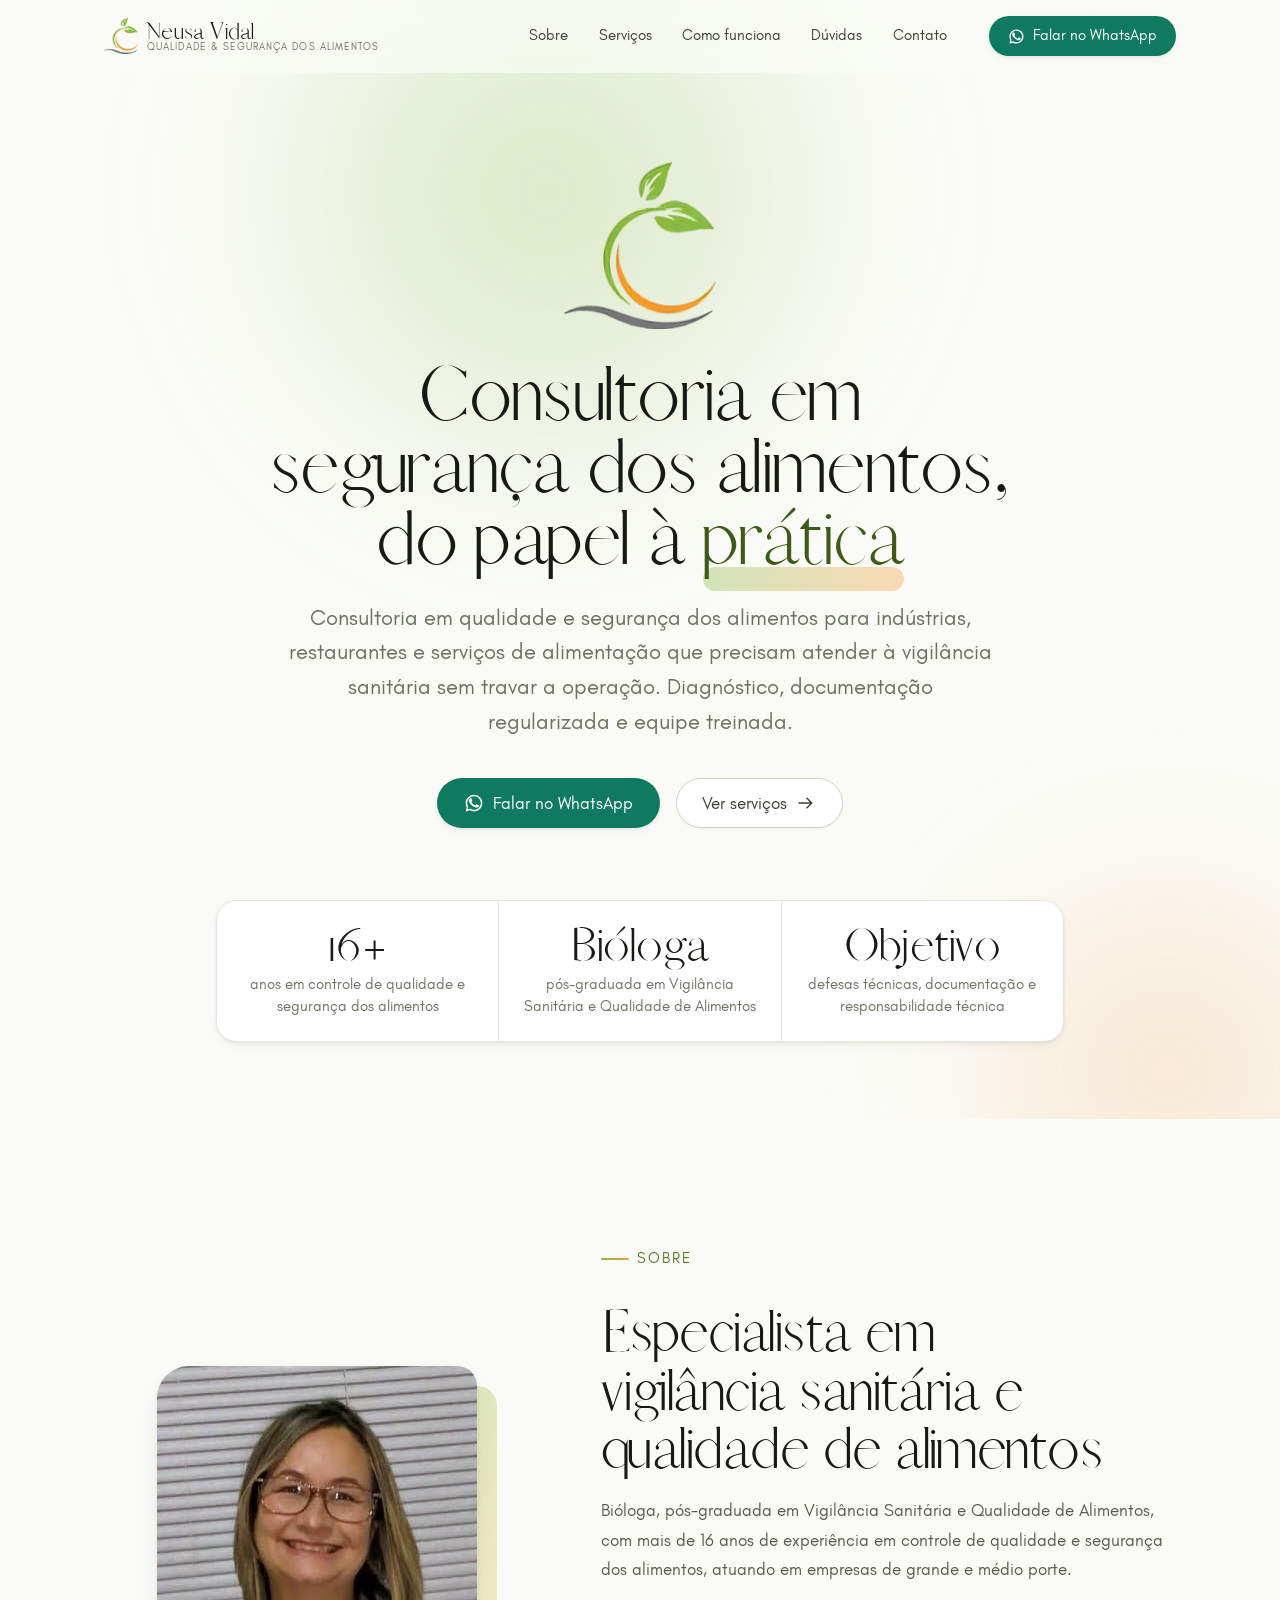
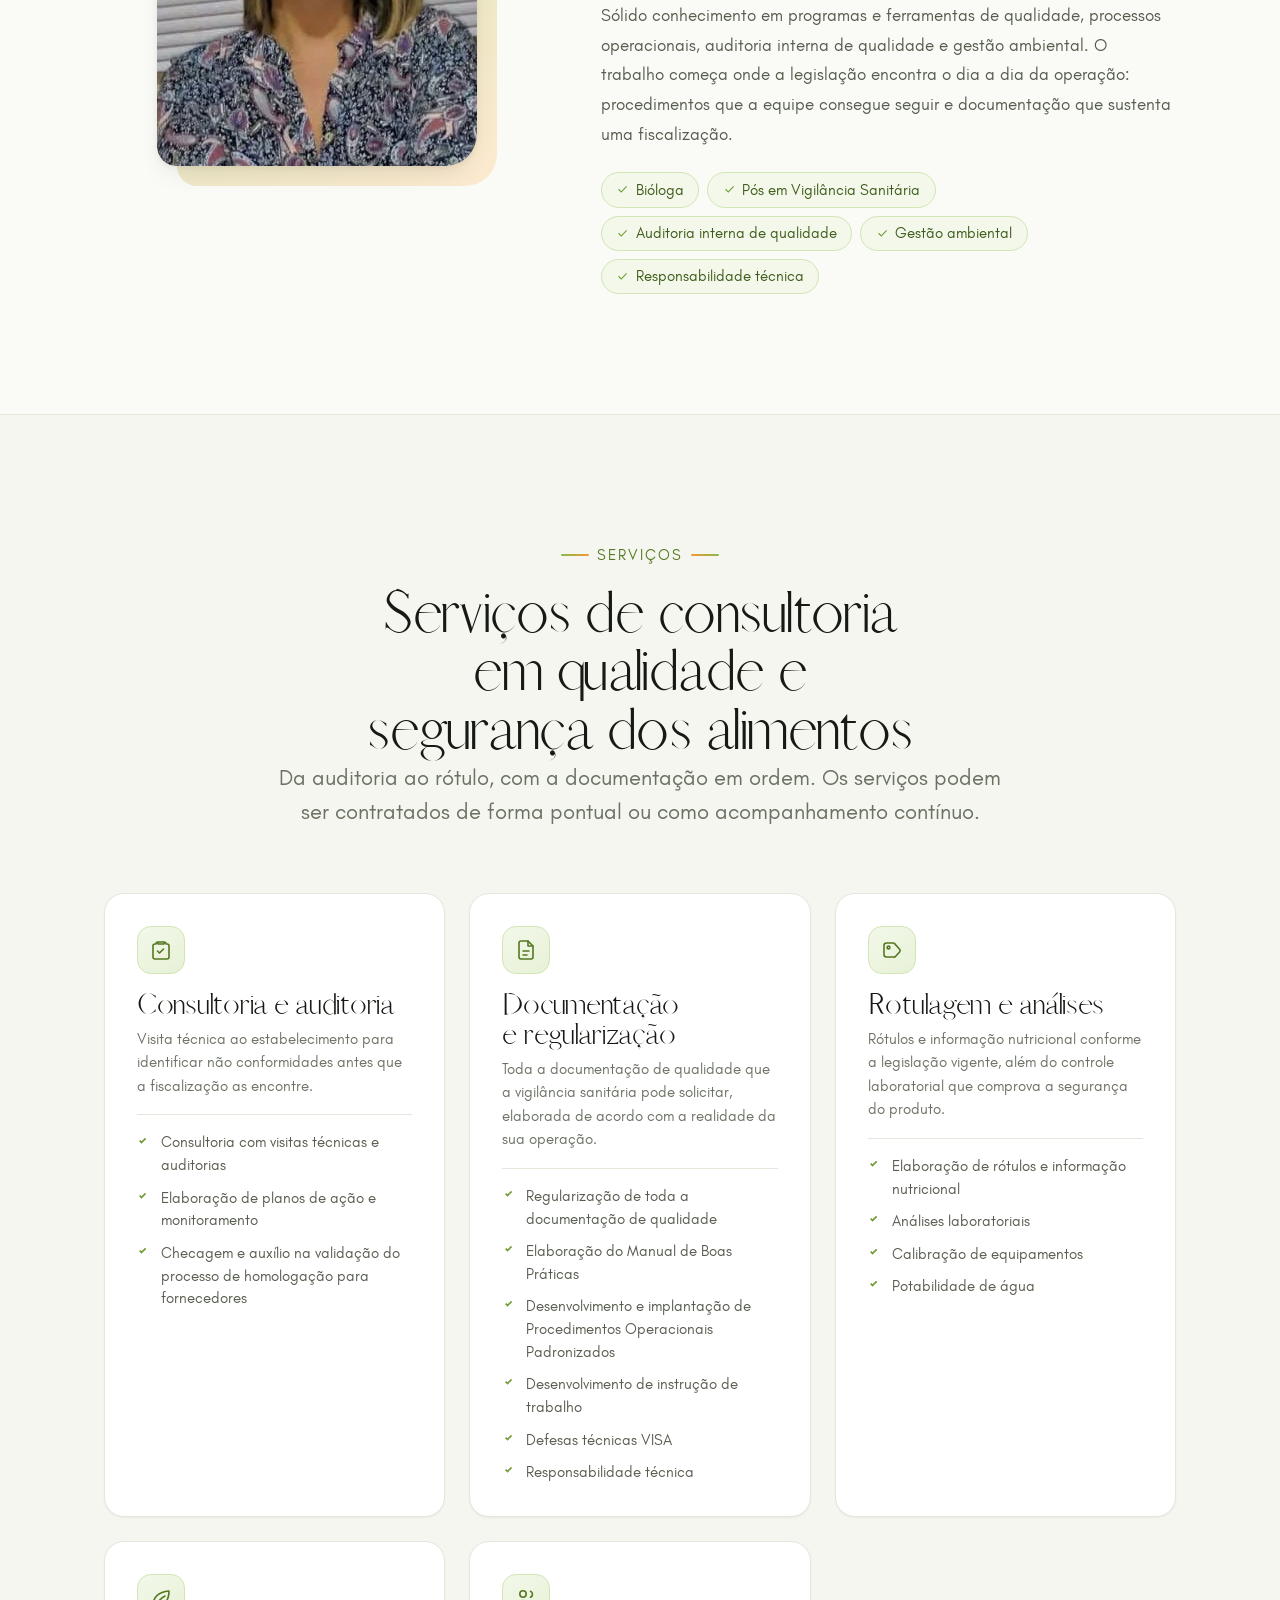
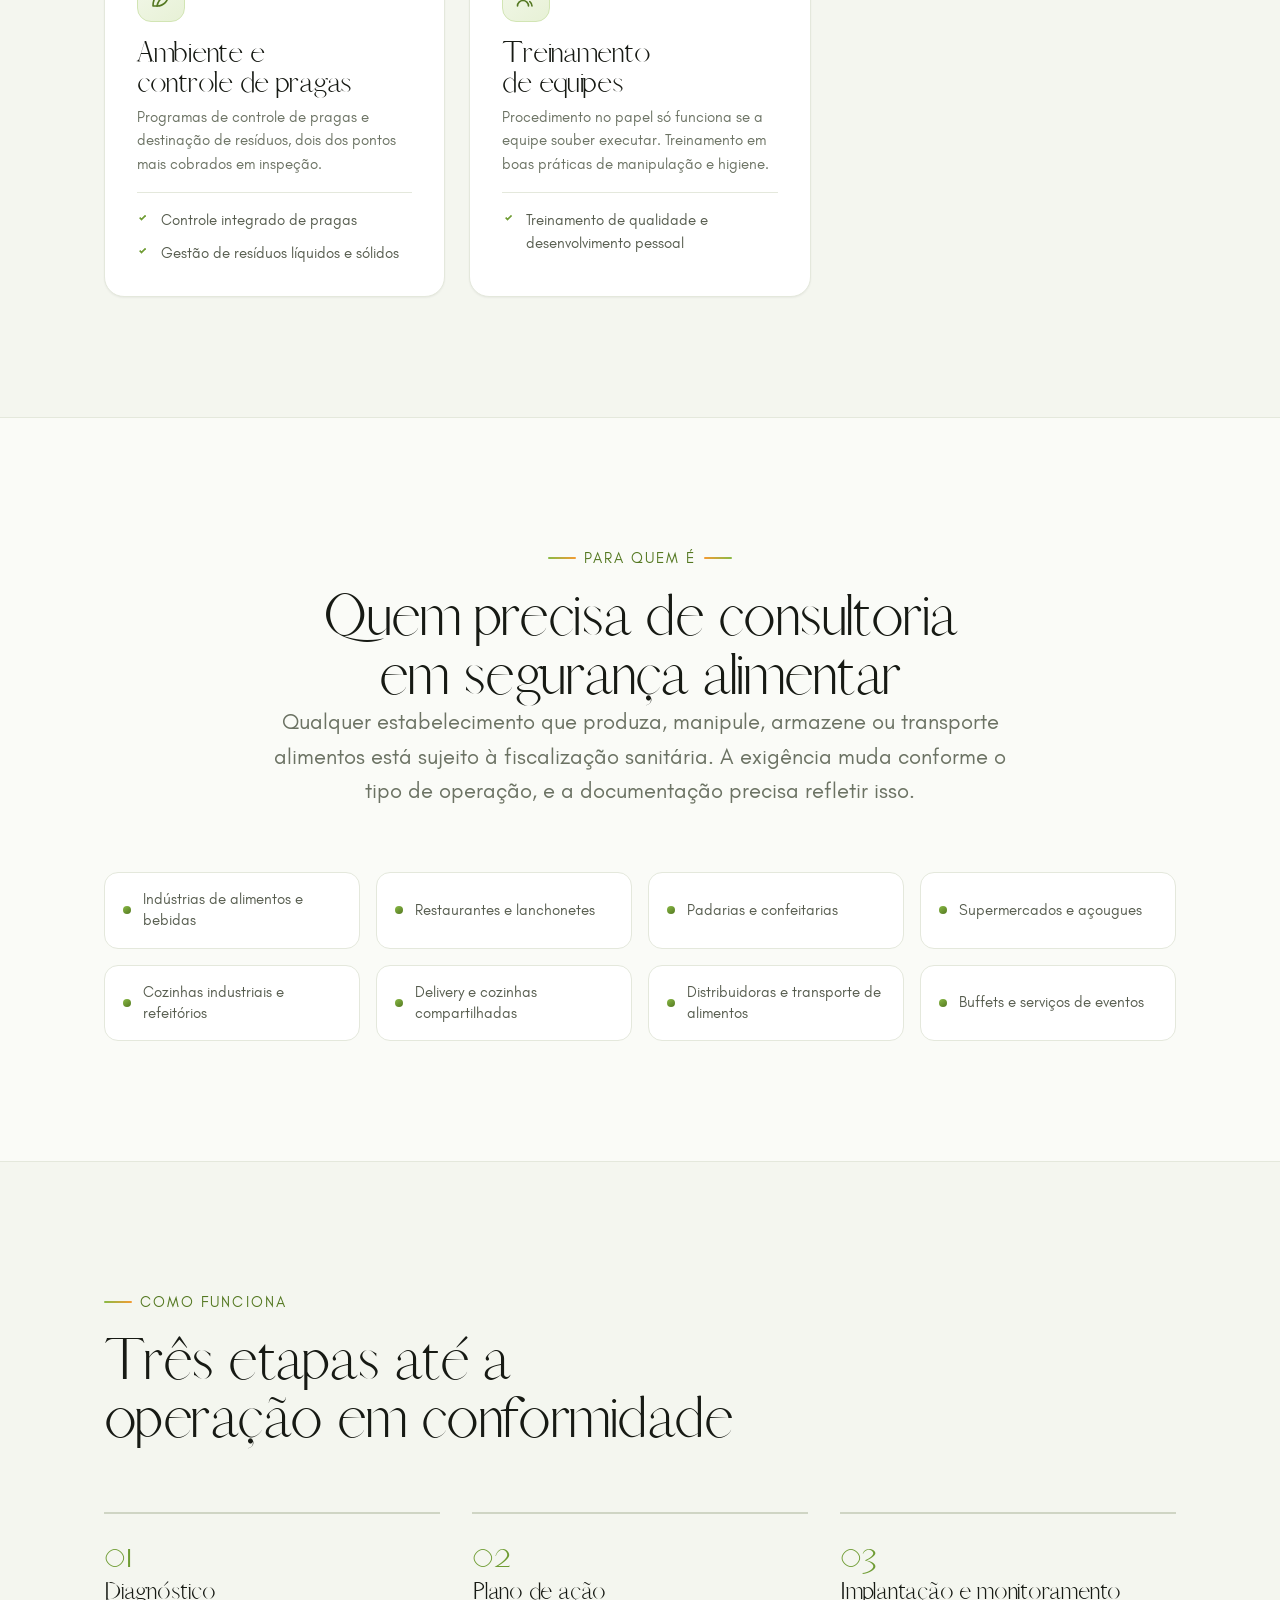
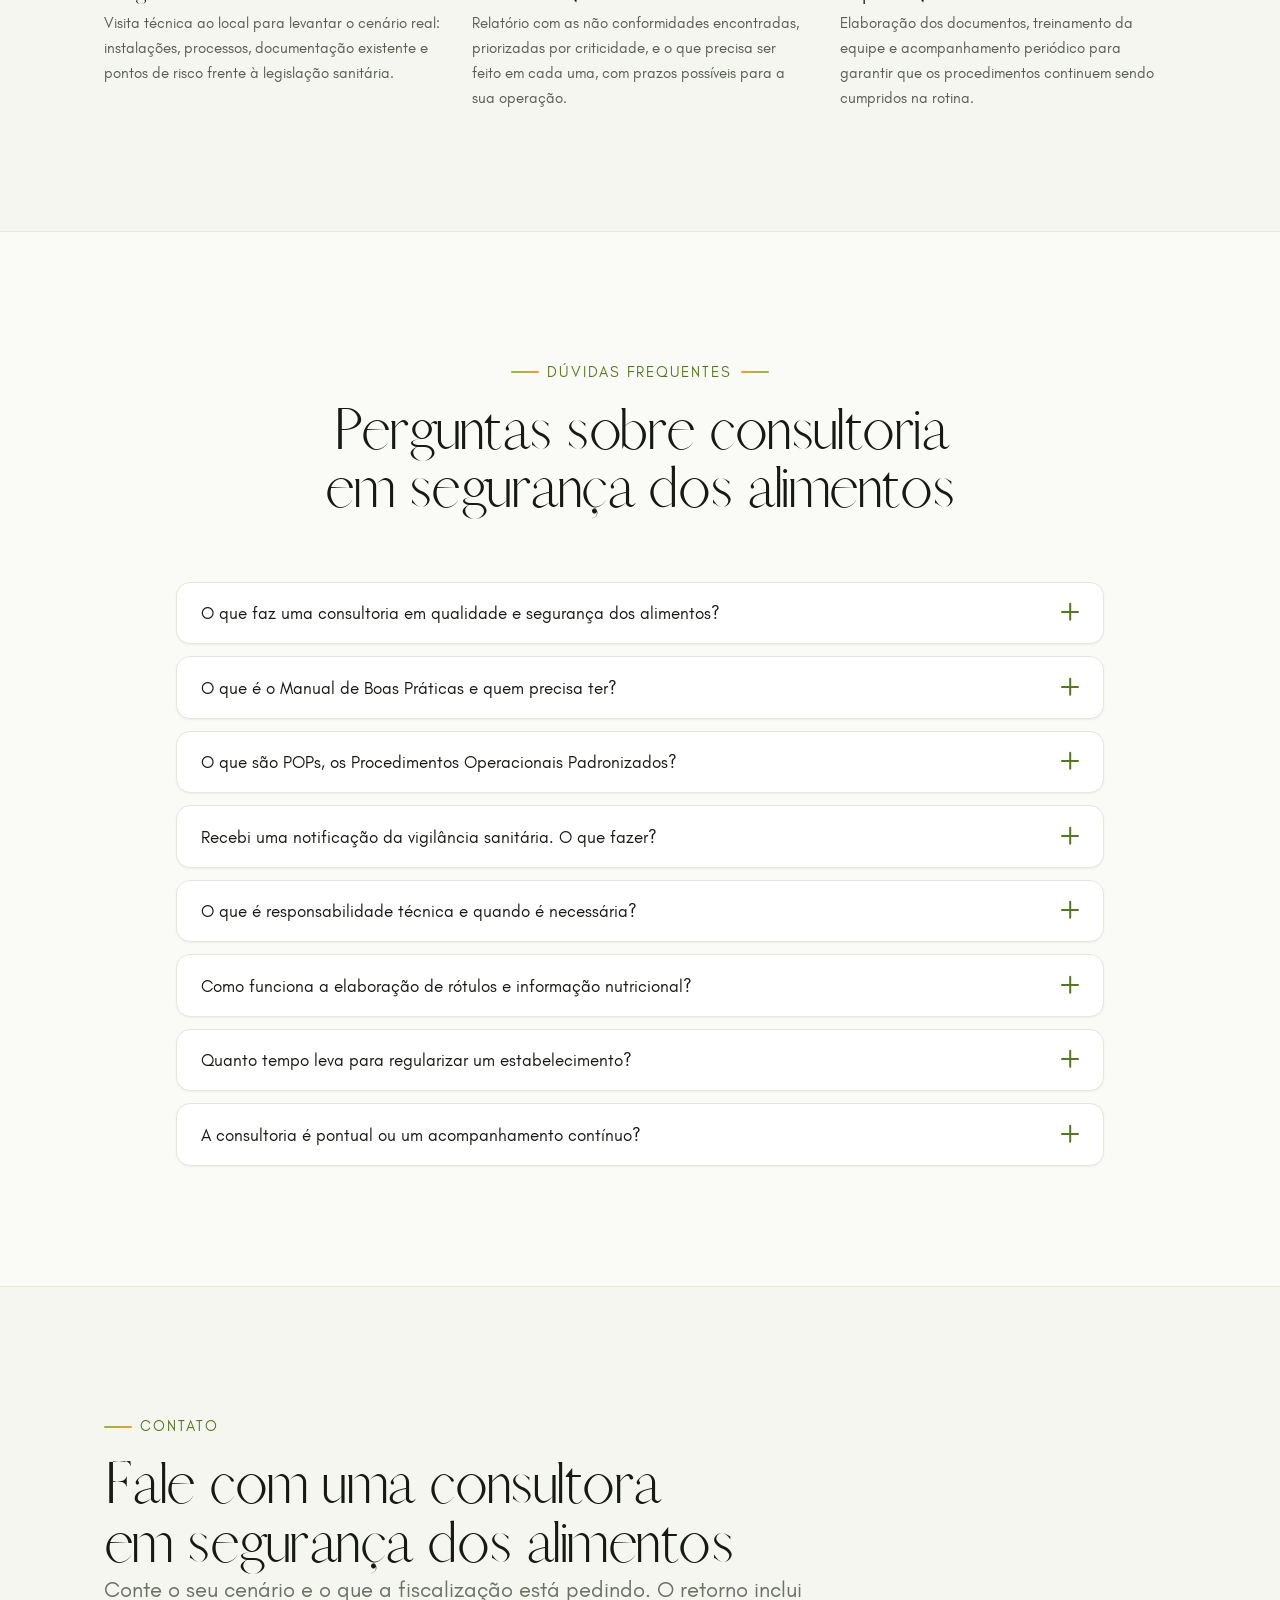
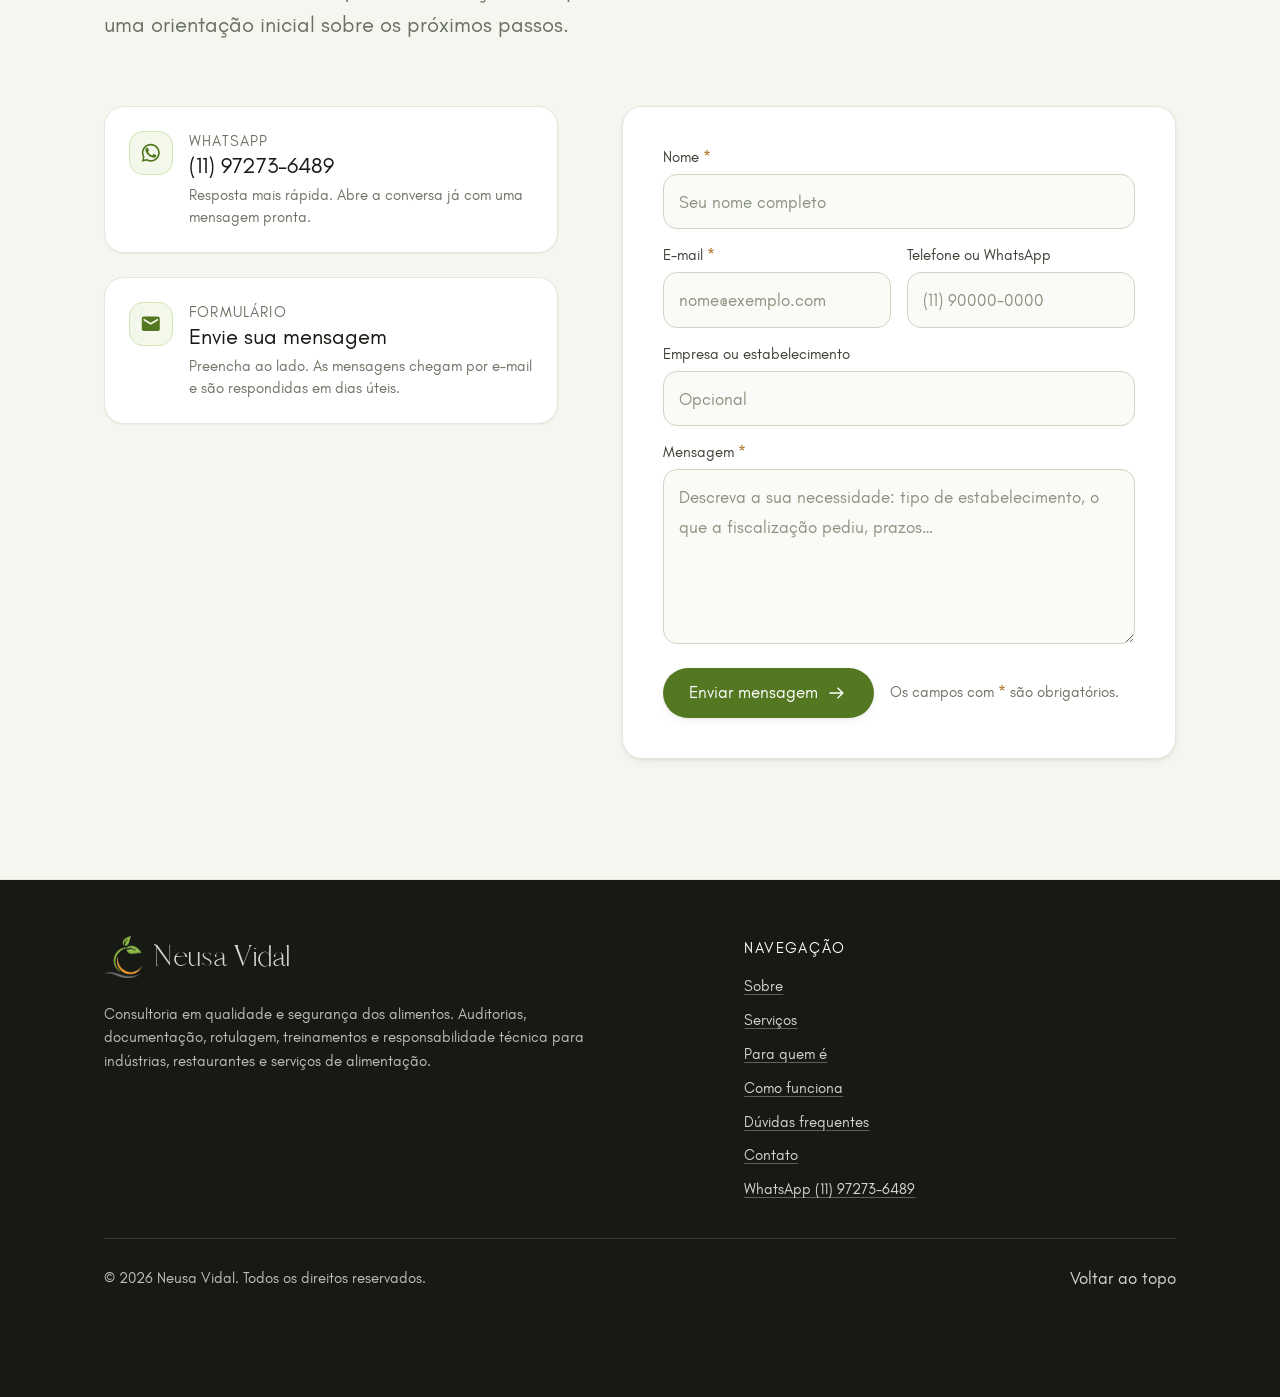
==== commit 2ce7b987: "Corrige a cedilha da fonte Afrah e ajusta a barra de credenciais A Afrah não possui glifo de cedilha" ====
--- a/index.html
+++ b/index.html
@@ -10,7 +10,7 @@
     <title>Consultoria em Segurança dos Alimentos | Neusa Vidal</title>
     <meta name="description" content="Consultoria em qualidade e segurança dos alimentos: Manual de Boas Práticas, POPs, rotulagem nutricional, defesa técnica na VISA e responsabilidade técnica.">
     <meta name="author" content="Neusa Vidal">
-    <link rel="canonical" href="https://neusavidalassessoria.com.br/">
+    <link rel="canonical" href="https://pedrovidal-hs.github.io/">
 
     <!-- max-image-preview:large libera miniatura grande nos resultados -->
     <meta name="robots" content="index, follow, max-image-preview:large, max-snippet:-1, max-video-preview:-1">
@@ -19,17 +19,17 @@
     <meta property="og:type" content="website">
     <meta property="og:locale" content="pt_BR">
     <meta property="og:site_name" content="Neusa Vidal Consultoria">
-    <meta property="og:url" content="https://neusavidalassessoria.com.br/">
+    <meta property="og:url" content="https://pedrovidal-hs.github.io/">
     <meta property="og:title" content="Consultoria em Segurança dos Alimentos | Neusa Vidal">
     <meta property="og:description" content="Manual de Boas Práticas, POPs, rotulagem nutricional, defesa técnica na VISA e responsabilidade técnica. Mais de 16 anos de experiência.">
-    <meta property="og:image" content="https://neusavidalassessoria.com.br/img/og-image.jpg">
+    <meta property="og:image" content="https://pedrovidal-hs.github.io/img/og-image.jpg">
     <meta property="og:image:width" content="1200">
     <meta property="og:image:height" content="630">
     <meta property="og:image:alt" content="Logotipo Neusa Vidal, consultoria em qualidade e segurança dos alimentos">
     <meta name="twitter:card" content="summary_large_image">
     <meta name="twitter:title" content="Consultoria em Segurança dos Alimentos | Neusa Vidal">
     <meta name="twitter:description" content="Manual de Boas Práticas, POPs, rotulagem nutricional, defesa técnica na VISA e responsabilidade técnica.">
-    <meta name="twitter:image" content="https://neusavidalassessoria.com.br/img/og-image.jpg">
+    <meta name="twitter:image" content="https://pedrovidal-hs.github.io/img/og-image.jpg">
 
     <!-- Ícones -->
     <link rel="icon" href="favicon.ico" sizes="32x32">
@@ -182,9 +182,9 @@
               </dd>
             </div>
             <div class="stats__item">
-              <dt class="visually-hidden">Atuação</dt>
+              <dt class="visually-hidden">Objetivo</dt>
               <dd>
-                <span class="stats__value">VISA</span>
+                <span class="stats__value">Objetivo</span>
                 <span class="stats__label">defesas técnicas, documentação e responsabilidade técnica</span>
               </dd>
             </div>
@@ -642,7 +642,7 @@
               </div>
 
               <!-- Assunto do e-mail que o Formspree envia -->
-              <input type="hidden" name="_subject" value="Novo contato pelo site neusavidalassessoria.com.br">
+              <input type="hidden" name="_subject" value="Novo contato pelo site pedrovidal-hs.github.io">
               <div class="honeypot" aria-hidden="true">
                 <label for="_gotcha">Não preencha este campo</label>
                 <input type="text" id="_gotcha" name="_gotcha" tabindex="-1" autocomplete="off">
@@ -726,13 +726,13 @@
       "@graph": [
         {
           "@type": "ProfessionalService",
-          "@id": "https://neusavidalassessoria.com.br/#business",
+          "@id": "https://pedrovidal-hs.github.io/#business",
           "name": "Neusa Vidal Consultoria",
           "description": "Consultoria em qualidade e segurança dos alimentos: auditorias, Manual de Boas Práticas, POPs, rotulagem, defesas técnicas na VISA e responsabilidade técnica.",
-          "url": "https://neusavidalassessoria.com.br/",
-          "image": "https://neusavidalassessoria.com.br/img/og-image.jpg",
+          "url": "https://pedrovidal-hs.github.io/",
+          "image": "https://pedrovidal-hs.github.io/img/og-image.jpg",
           "telephone": "+5511972736489",
-          "founder": { "@id": "https://neusavidalassessoria.com.br/#neusa" },
+          "founder": { "@id": "https://pedrovidal-hs.github.io/#neusa" },
           "hasOfferCatalog": {
             "@type": "OfferCatalog",
             "name": "Serviços de consultoria em qualidade e segurança dos alimentos",
@@ -754,12 +754,12 @@
         },
         {
           "@type": "Person",
-          "@id": "https://neusavidalassessoria.com.br/#neusa",
+          "@id": "https://pedrovidal-hs.github.io/#neusa",
           "name": "Neusa Vidal",
           "jobTitle": "Consultora em qualidade e segurança dos alimentos",
-          "image": "https://neusavidalassessoria.com.br/img/portrait.jpg",
-          "url": "https://neusavidalassessoria.com.br/",
-          "worksFor": { "@id": "https://neusavidalassessoria.com.br/#business" },
+          "image": "https://pedrovidal-hs.github.io/img/portrait.jpg",
+          "url": "https://pedrovidal-hs.github.io/",
+          "worksFor": { "@id": "https://pedrovidal-hs.github.io/#business" },
           "knowsAbout": [
             "Vigilância Sanitária",
             "Segurança dos Alimentos",
@@ -771,28 +771,28 @@
         },
         {
           "@type": "WebSite",
-          "@id": "https://neusavidalassessoria.com.br/#website",
-          "url": "https://neusavidalassessoria.com.br/",
+          "@id": "https://pedrovidal-hs.github.io/#website",
+          "url": "https://pedrovidal-hs.github.io/",
           "name": "Neusa Vidal Consultoria",
           "inLanguage": "pt-BR",
-          "publisher": { "@id": "https://neusavidalassessoria.com.br/#business" }
+          "publisher": { "@id": "https://pedrovidal-hs.github.io/#business" }
         },
         {
           "@type": "WebPage",
-          "@id": "https://neusavidalassessoria.com.br/#webpage",
-          "url": "https://neusavidalassessoria.com.br/",
+          "@id": "https://pedrovidal-hs.github.io/#webpage",
+          "url": "https://pedrovidal-hs.github.io/",
           "name": "Consultoria em Segurança dos Alimentos | Neusa Vidal",
           "description": "Consultoria em qualidade e segurança dos alimentos: Manual de Boas Práticas, POPs, rotulagem nutricional, defesa técnica na VISA e responsabilidade técnica.",
           "inLanguage": "pt-BR",
-          "isPartOf": { "@id": "https://neusavidalassessoria.com.br/#website" },
-          "about": { "@id": "https://neusavidalassessoria.com.br/#business" },
-          "primaryImageOfPage": "https://neusavidalassessoria.com.br/img/og-image.jpg",
+          "isPartOf": { "@id": "https://pedrovidal-hs.github.io/#website" },
+          "about": { "@id": "https://pedrovidal-hs.github.io/#business" },
+          "primaryImageOfPage": "https://pedrovidal-hs.github.io/img/og-image.jpg",
           "dateModified": "2026-07-24"
         },
         {
           "@type": "FAQPage",
-          "@id": "https://neusavidalassessoria.com.br/#faq",
-          "isPartOf": { "@id": "https://neusavidalassessoria.com.br/#webpage" },
+          "@id": "https://pedrovidal-hs.github.io/#faq",
+          "isPartOf": { "@id": "https://pedrovidal-hs.github.io/#webpage" },
           "inLanguage": "pt-BR",
           "mainEntity": [
             {
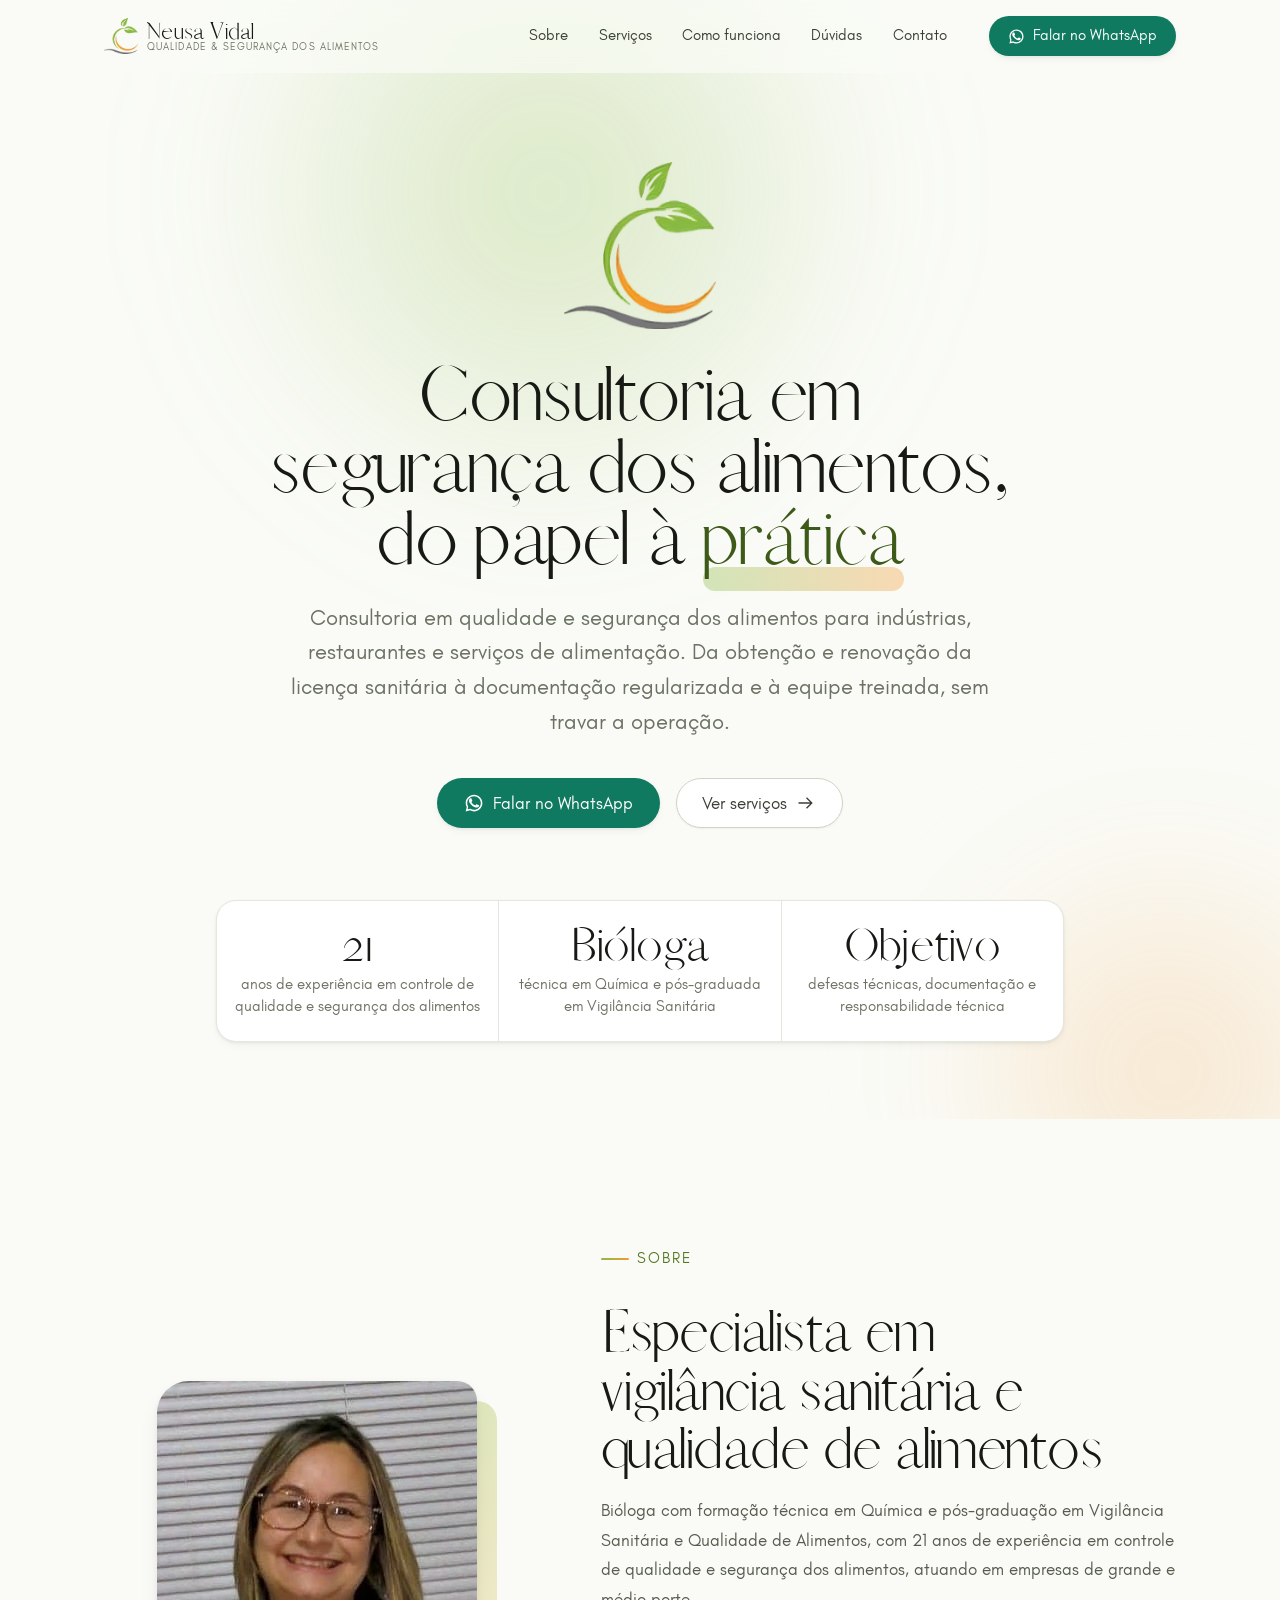
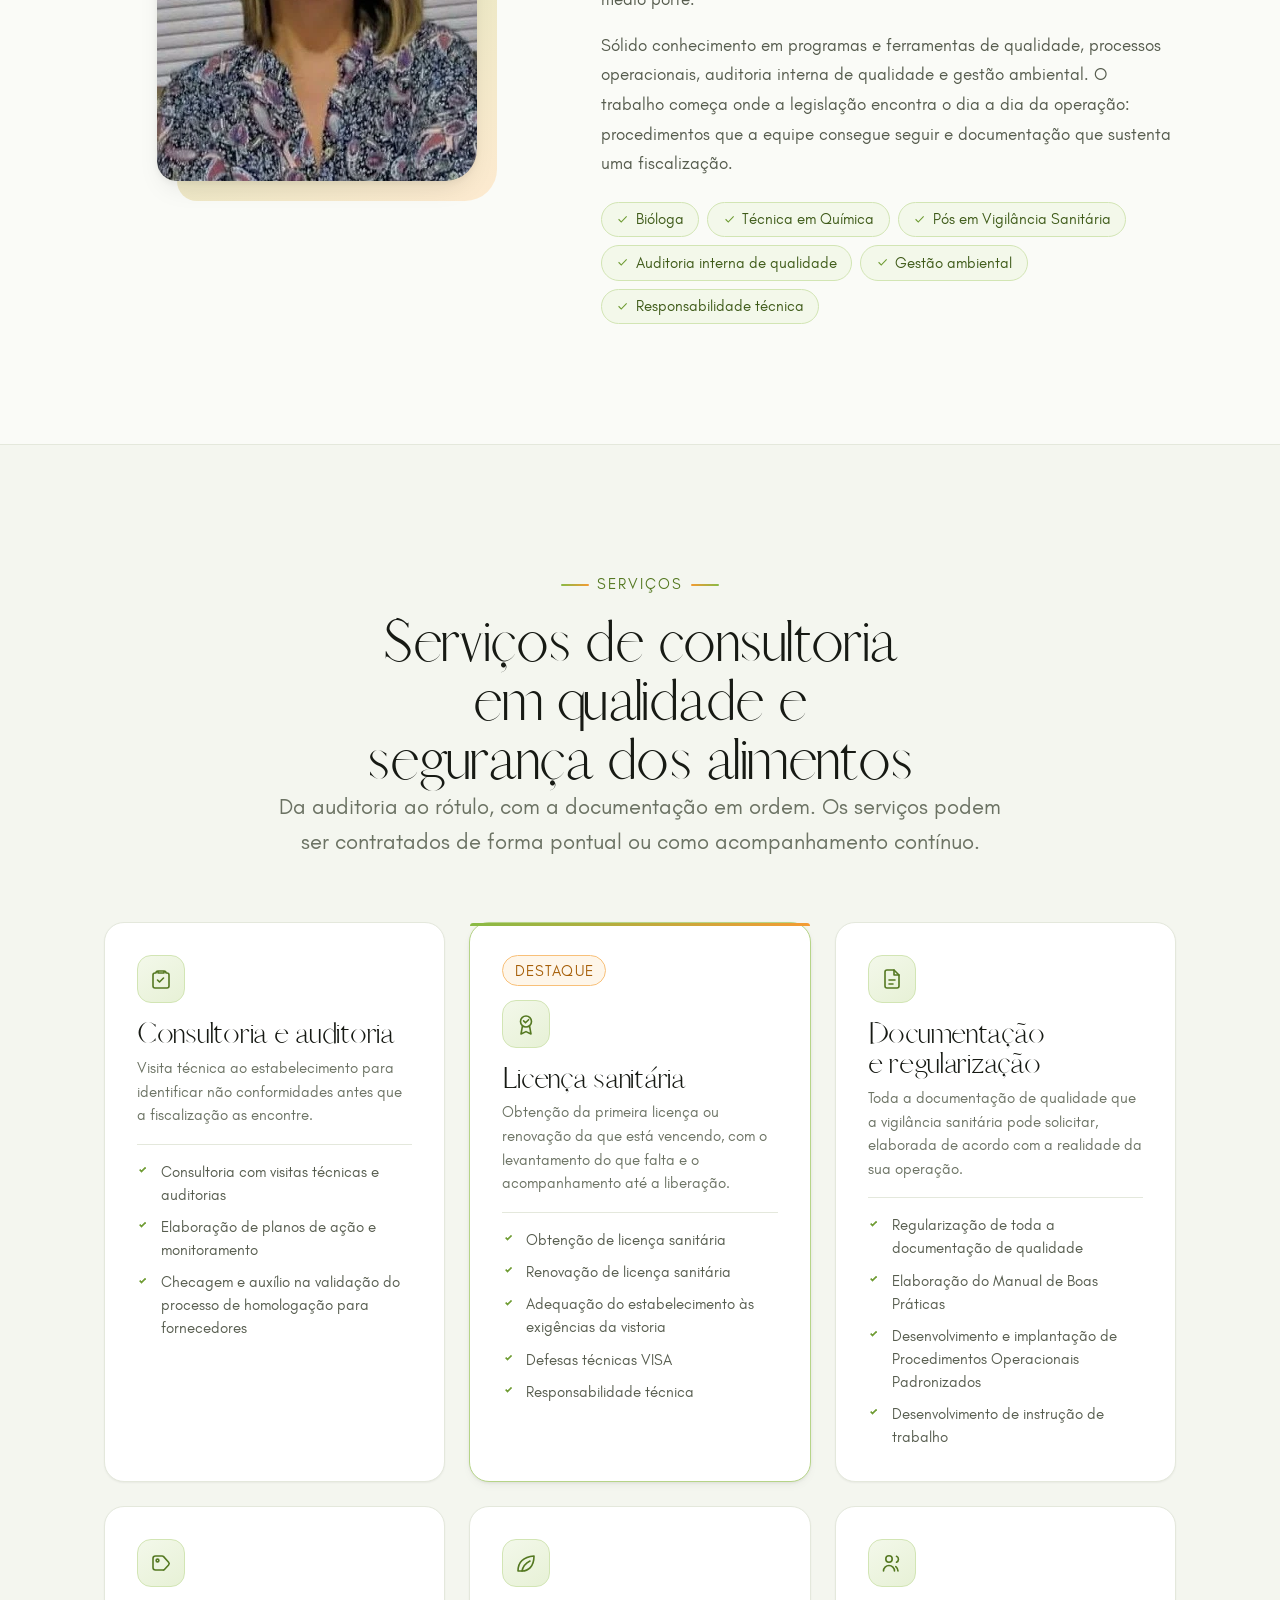
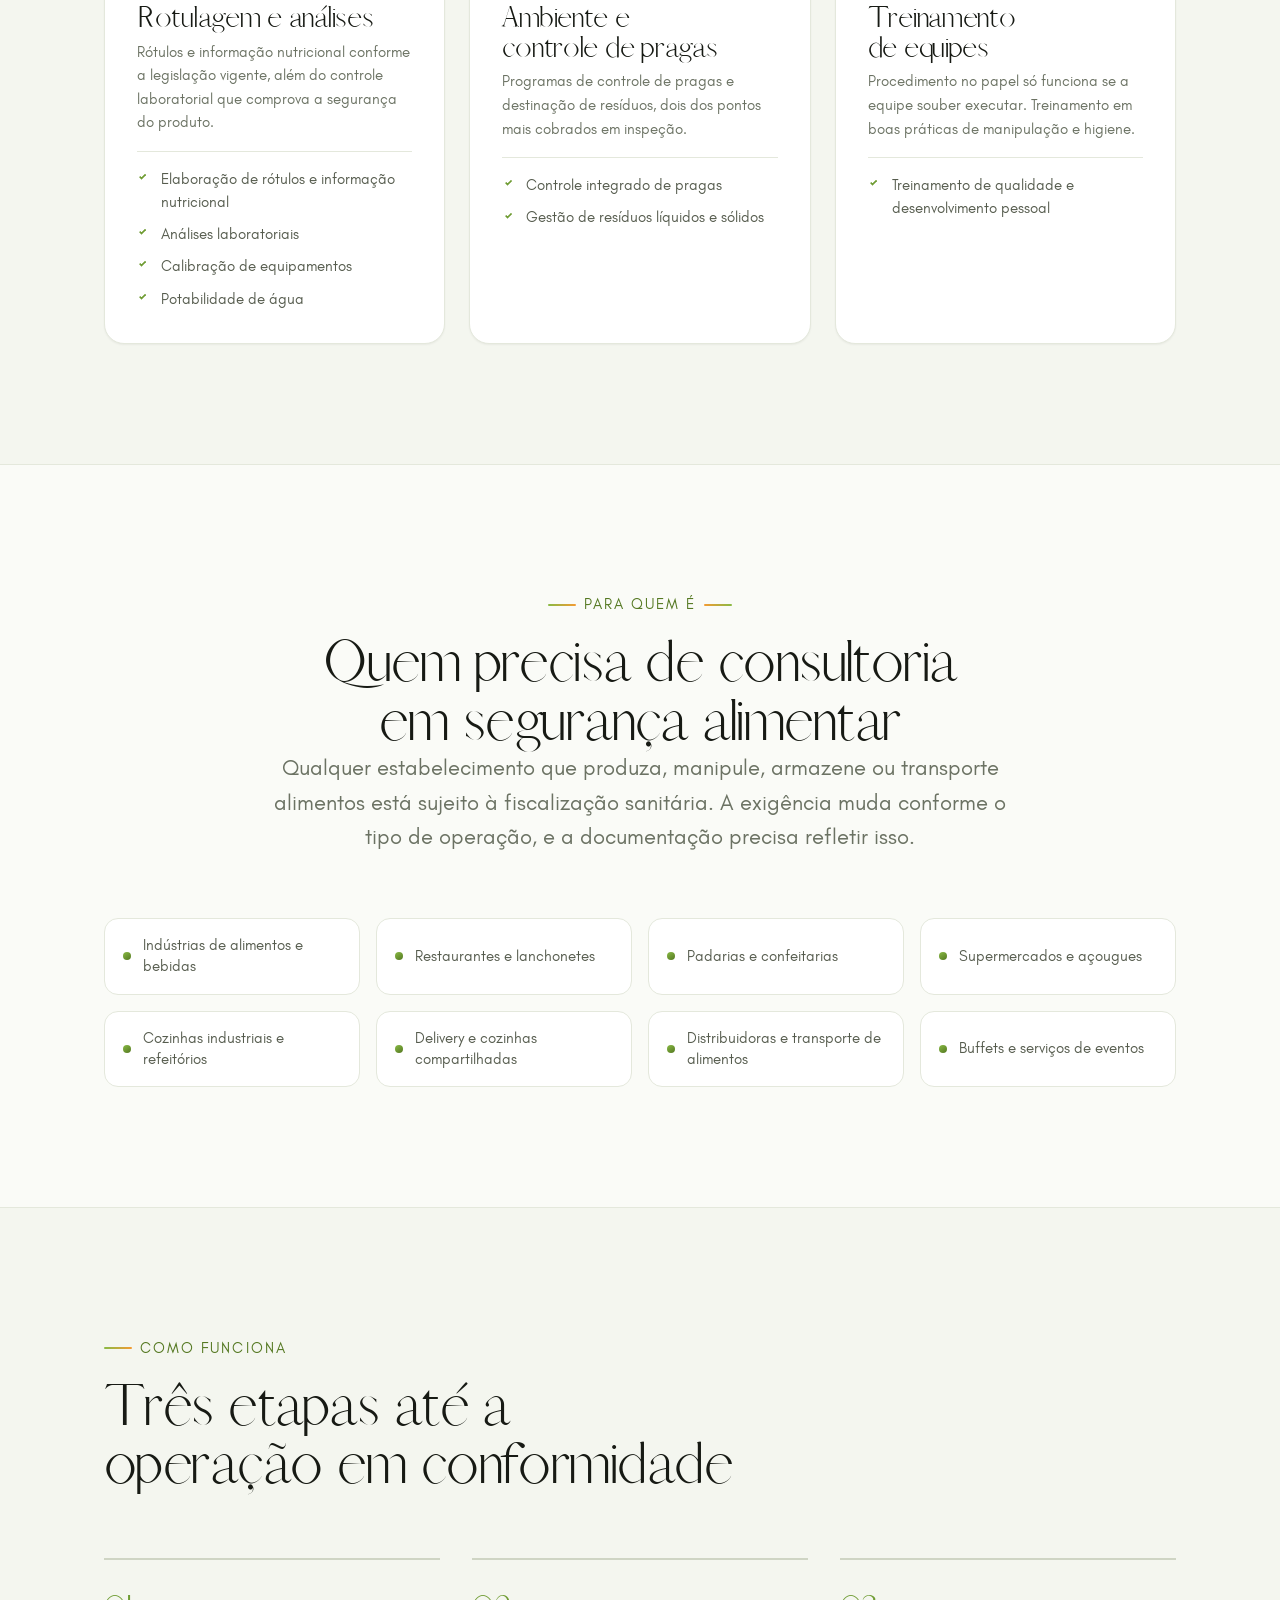
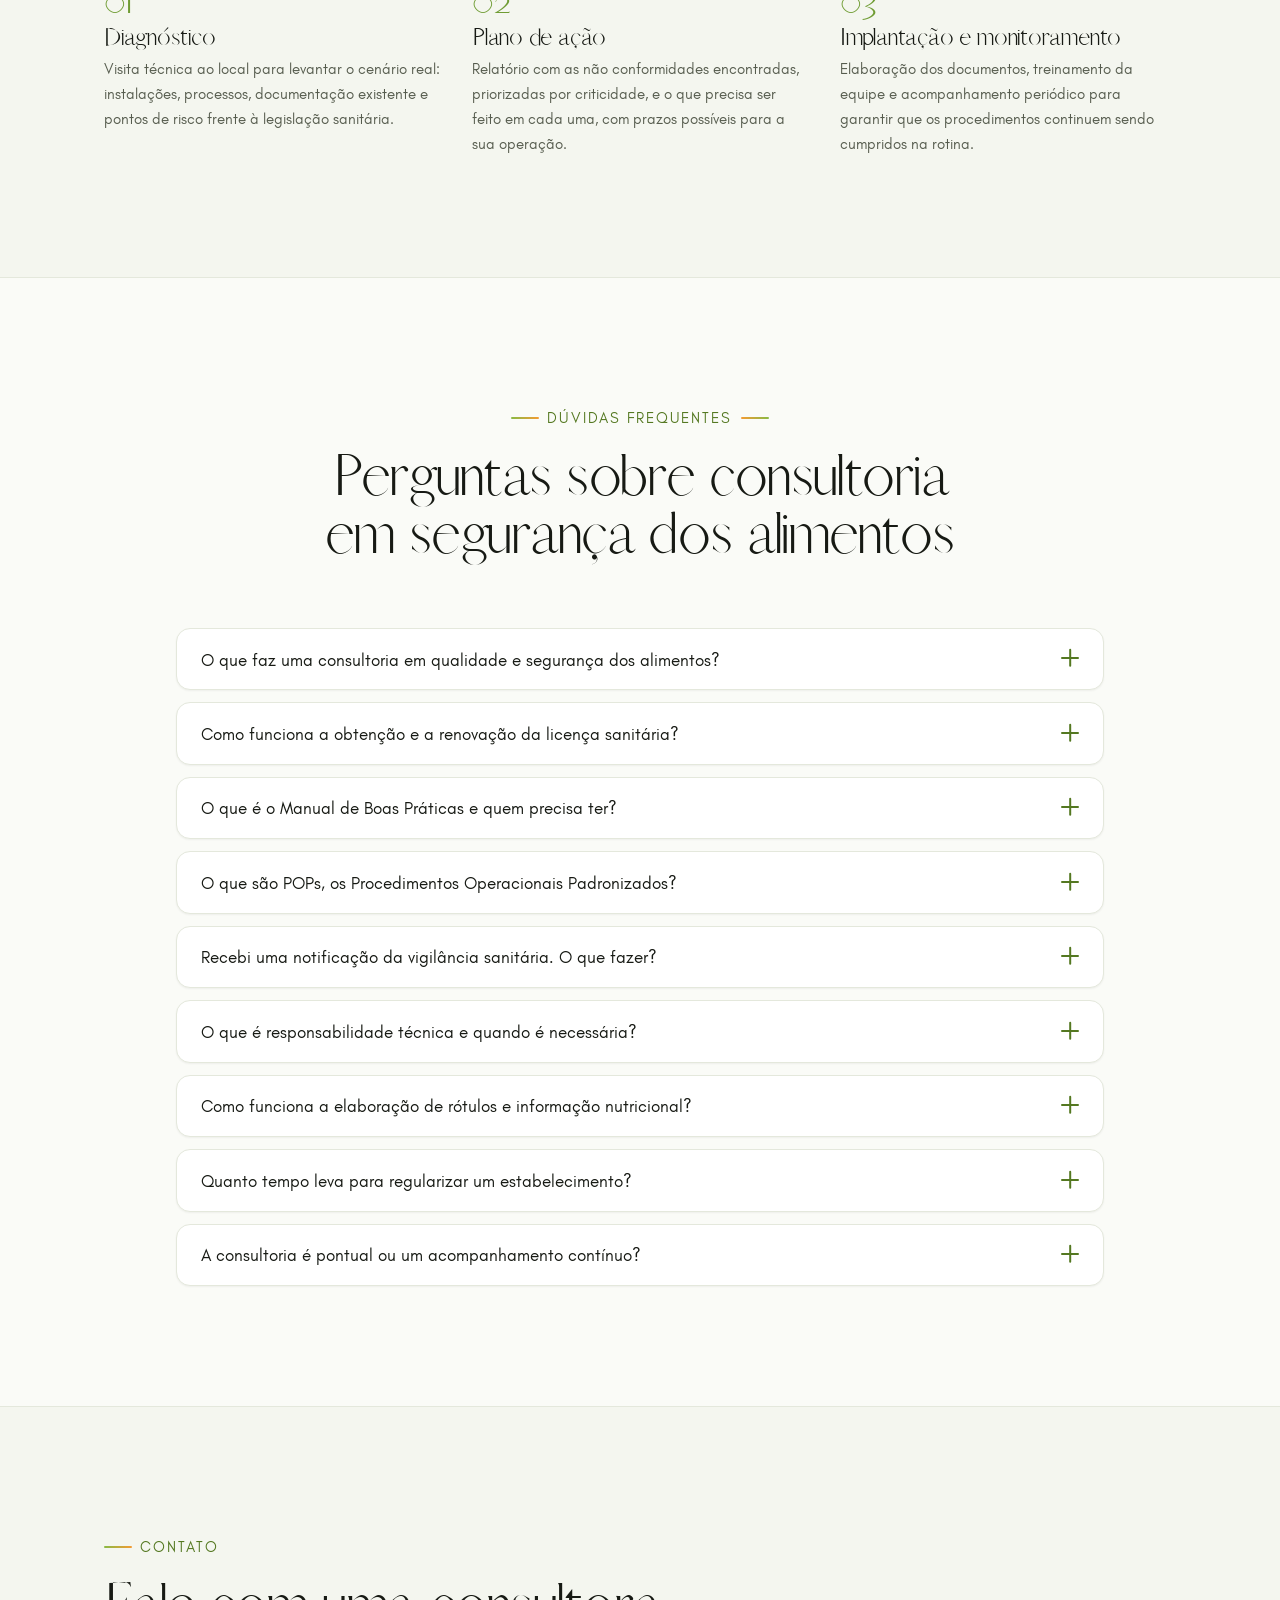
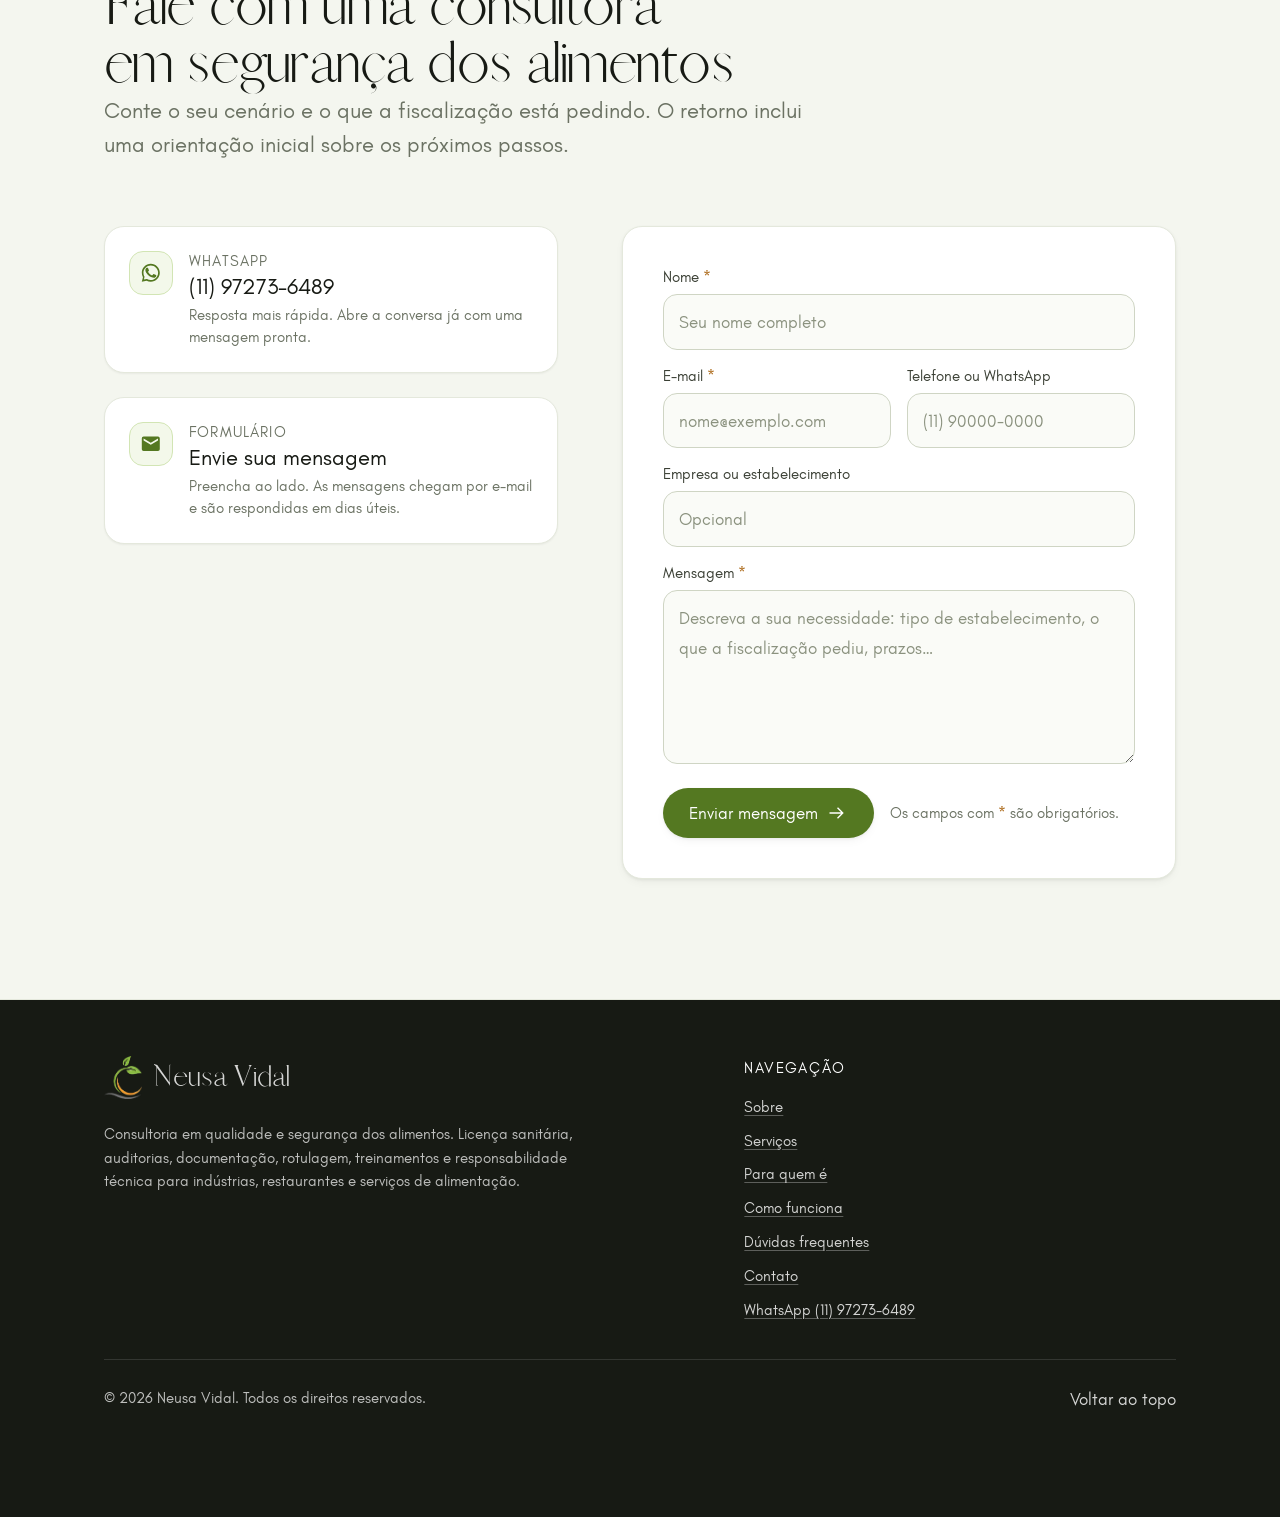
==== commit 358c3a71: "Atualiza experiência para 21 anos, adiciona formação em Química e destaca licença sanitária Experiên" ====
--- a/index.html
+++ b/index.html
@@ -8,7 +8,7 @@
     <!-- Title: palavra-chave primeiro, marca depois. 52 caracteres, dentro do
          limite que o Google exibe sem truncar (~60). -->
     <title>Consultoria em Segurança dos Alimentos | Neusa Vidal</title>
-    <meta name="description" content="Consultoria em qualidade e segurança dos alimentos: Manual de Boas Práticas, POPs, rotulagem nutricional, defesa técnica na VISA e responsabilidade técnica.">
+    <meta name="description" content="Obtenção e renovação de licença sanitária, Manual de Boas Práticas, POPs, rotulagem nutricional e responsabilidade técnica. 21 anos de experiência.">
     <meta name="author" content="Neusa Vidal">
     <link rel="canonical" href="https://pedrovidal-hs.github.io/">
 
@@ -21,7 +21,7 @@
     <meta property="og:site_name" content="Neusa Vidal Consultoria">
     <meta property="og:url" content="https://pedrovidal-hs.github.io/">
     <meta property="og:title" content="Consultoria em Segurança dos Alimentos | Neusa Vidal">
-    <meta property="og:description" content="Manual de Boas Práticas, POPs, rotulagem nutricional, defesa técnica na VISA e responsabilidade técnica. Mais de 16 anos de experiência.">
+    <meta property="og:description" content="Obtenção e renovação de licença sanitária, Manual de Boas Práticas, POPs, rotulagem nutricional e responsabilidade técnica. 21 anos de experiência.">
     <meta property="og:image" content="https://pedrovidal-hs.github.io/img/og-image.jpg">
     <meta property="og:image:width" content="1200">
     <meta property="og:image:height" content="630">
@@ -95,6 +95,11 @@
           <circle cx="9" cy="8" r="3.2"/>
           <path d="M3.5 20a5.5 5.5 0 0 1 11 0M16.5 5.3a3.2 3.2 0 0 1 0 5.9M18 20a5.6 5.6 0 0 0-2.2-4.4"/>
         </symbol>
+        <symbol id="i-license" viewBox="0 0 24 24">
+          <circle cx="12" cy="9.5" r="5.5"/>
+          <path d="m9.6 8.9 1.9 1.9 3.1-3.1"/>
+          <path d="M8.4 14.4 7 22l5-2.4 5 2.4-1.4-7.6"/>
+        </symbol>
       </defs>
     </svg>
 
@@ -149,8 +154,8 @@
 
           <p class="lead hero__lead">
             Consultoria em qualidade e segurança dos alimentos para indústrias, restaurantes
-            e serviços de alimentação que precisam atender à vigilância sanitária sem travar
-            a operação. Diagnóstico, documentação regularizada e equipe treinada.
+            e serviços de alimentação. Da obtenção e renovação da licença sanitária à
+            documentação regularizada e à equipe treinada, sem travar a operação.
           </p>
 
           <div class="hero__actions">
@@ -170,19 +175,19 @@
             <div class="stats__item">
               <dt class="visually-hidden">Experiência</dt>
               <dd>
-                <span class="stats__value">16+</span>
-                <span class="stats__label">anos em controle de qualidade e segurança dos alimentos</span>
+                <span class="stats__value">21</span>
+                <span class="stats__label">anos de experiência em controle de qualidade e segurança dos alimentos</span>
               </dd>
             </div>
             <div class="stats__item">
               <dt class="visually-hidden">Formação</dt>
               <dd>
                 <span class="stats__value">Bióloga</span>
-                <span class="stats__label">pós-graduada em Vigilância Sanitária e Qualidade de Alimentos</span>
+                <span class="stats__label">técnica em Química e pós-graduada em Vigilância Sanitária</span>
               </dd>
             </div>
             <div class="stats__item">
-              <dt class="visually-hidden">Objetivo</dt>
+              <dt class="visually-hidden">Atuação</dt>
               <dd>
                 <span class="stats__value">Objetivo</span>
                 <span class="stats__label">defesas técnicas, documentação e responsabilidade técnica</span>
@@ -209,9 +214,9 @@
               <p class="eyebrow">Sobre</p>
               <h2 id="sobre-titulo">Especialista em vigilância sanitária e qualidade de alimentos</h2>
               <p>
-                Bióloga, pós-graduada em Vigilância Sanitária e Qualidade de Alimentos, com mais
-                de 16 anos de experiência em controle de qualidade e segurança dos alimentos,
-                atuando em empresas de grande e médio porte.
+                Bióloga com formação técnica em Química e pós-graduação em Vigilância Sanitária
+                e Qualidade de Alimentos, com 21 anos de experiência em controle de qualidade e
+                segurança dos alimentos, atuando em empresas de grande e médio porte.
               </p>
               <p>
                 Sólido conhecimento em programas e ferramentas de qualidade, processos
@@ -222,6 +227,7 @@
 
               <ul class="chips">
                 <li class="chip"><svg aria-hidden="true" focusable="false"><use href="#i-check"></use></svg> Bióloga</li>
+                <li class="chip"><svg aria-hidden="true" focusable="false"><use href="#i-check"></use></svg> Técnica em Química</li>
                 <li class="chip"><svg aria-hidden="true" focusable="false"><use href="#i-check"></use></svg> Pós em Vigilância Sanitária</li>
                 <li class="chip"><svg aria-hidden="true" focusable="false"><use href="#i-check"></use></svg> Auditoria interna de qualidade</li>
                 <li class="chip"><svg aria-hidden="true" focusable="false"><use href="#i-check"></use></svg> Gestão ambiental</li>
@@ -261,7 +267,26 @@
               </ul>
             </li>
 
-            <li class="service reveal" style="--reveal-delay: 80ms">
+            <li class="service service--featured reveal" style="--reveal-delay: 80ms">
+              <span class="service__flag">Destaque</span>
+              <span class="service__icon">
+                <svg aria-hidden="true" focusable="false"><use href="#i-license"></use></svg>
+              </span>
+              <h3 class="service__title">Licença sanitária</h3>
+              <p class="service__desc">
+                Obtenção da primeira licença ou renovação da que está vencendo, com o
+                levantamento do que falta e o acompanhamento até a liberação.
+              </p>
+              <ul class="service__list">
+                <li>Obtenção de licença sanitária</li>
+                <li>Renovação de licença sanitária</li>
+                <li>Adequação do estabelecimento às exigências da vistoria</li>
+                <li>Defesas técnicas VISA</li>
+                <li>Responsabilidade técnica</li>
+              </ul>
+            </li>
+
+            <li class="service reveal" style="--reveal-delay: 160ms">
               <span class="service__icon">
                 <svg aria-hidden="true" focusable="false"><use href="#i-file"></use></svg>
               </span>
@@ -275,12 +300,10 @@
                 <li>Elaboração do Manual de Boas Práticas</li>
                 <li>Desenvolvimento e implantação de Procedimentos Operacionais Padronizados</li>
                 <li>Desenvolvimento de instrução de trabalho</li>
-                <li>Defesas técnicas VISA</li>
-                <li>Responsabilidade técnica</li>
               </ul>
             </li>
 
-            <li class="service reveal" style="--reveal-delay: 160ms">
+            <li class="service reveal" style="--reveal-delay: 240ms">
               <span class="service__icon">
                 <svg aria-hidden="true" focusable="false"><use href="#i-label"></use></svg>
               </span>
@@ -297,7 +320,7 @@
               </ul>
             </li>
 
-            <li class="service reveal" style="--reveal-delay: 240ms">
+            <li class="service reveal" style="--reveal-delay: 320ms">
               <span class="service__icon">
                 <svg aria-hidden="true" focusable="false"><use href="#i-leaf"></use></svg>
               </span>
@@ -312,7 +335,7 @@
               </ul>
             </li>
 
-            <li class="service reveal" style="--reveal-delay: 320ms">
+            <li class="service reveal" style="--reveal-delay: 400ms">
               <span class="service__icon">
                 <svg aria-hidden="true" focusable="false"><use href="#i-users"></use></svg>
               </span>
@@ -414,6 +437,32 @@
                 <p>
                   O objetivo não é só passar na fiscalização, mas reduzir risco de
                   contaminação, perda de produto e interdição.
+                </p>
+              </div>
+            </details>
+
+            <details class="faq__item">
+              <summary class="faq__q">
+                Como funciona a obtenção e a renovação da licença sanitária?
+                <span class="faq__sign" aria-hidden="true"></span>
+              </summary>
+              <div class="faq__a">
+                <p>
+                  A licença sanitária, também chamada de alvará sanitário, é a autorização
+                  para o estabelecimento funcionar. Ela tem prazo de validade e precisa ser
+                  renovada periodicamente, com regras e periodicidade que variam conforme o
+                  município e o tipo de atividade.
+                </p>
+                <p>
+                  O trabalho começa com uma visita técnica para verificar em que pé está o
+                  estabelecimento diante do que a vistoria vai exigir: instalações, fluxo de
+                  processo e documentação. O que estiver faltando entra num plano de ação, a
+                  documentação é elaborada e o processo é acompanhado até a liberação.
+                </p>
+                <p>
+                  Na renovação vale começar antes do vencimento. Operar com a licença vencida
+                  expõe o estabelecimento a autuação, e correr contra o prazo costuma
+                  encarecer as adequações.
                 </p>
               </div>
             </details>
@@ -672,9 +721,9 @@
               <span class="footer__name">Neusa Vidal</span>
             </a>
             <p class="footer__tagline">
-              Consultoria em qualidade e segurança dos alimentos. Auditorias, documentação,
-              rotulagem, treinamentos e responsabilidade técnica para indústrias, restaurantes
-              e serviços de alimentação.
+              Consultoria em qualidade e segurança dos alimentos. Licença sanitária,
+              auditorias, documentação, rotulagem, treinamentos e responsabilidade técnica
+              para indústrias, restaurantes e serviços de alimentação.
             </p>
           </div>
 
@@ -728,7 +777,7 @@
           "@type": "ProfessionalService",
           "@id": "https://pedrovidal-hs.github.io/#business",
           "name": "Neusa Vidal Consultoria",
-          "description": "Consultoria em qualidade e segurança dos alimentos: auditorias, Manual de Boas Práticas, POPs, rotulagem, defesas técnicas na VISA e responsabilidade técnica.",
+          "description": "Consultoria em qualidade e segurança dos alimentos: obtenção e renovação de licença sanitária, auditorias, Manual de Boas Práticas, POPs, rotulagem, defesas técnicas na VISA e responsabilidade técnica.",
           "url": "https://pedrovidal-hs.github.io/",
           "image": "https://pedrovidal-hs.github.io/img/og-image.jpg",
           "telephone": "+5511972736489",
@@ -737,6 +786,8 @@
             "@type": "OfferCatalog",
             "name": "Serviços de consultoria em qualidade e segurança dos alimentos",
             "itemListElement": [
+              { "@type": "Offer", "itemOffered": { "@type": "Service", "name": "Obtenção de licença sanitária" } },
+              { "@type": "Offer", "itemOffered": { "@type": "Service", "name": "Renovação de licença sanitária" } },
               { "@type": "Offer", "itemOffered": { "@type": "Service", "name": "Consultoria com visitas técnicas e auditorias" } },
               { "@type": "Offer", "itemOffered": { "@type": "Service", "name": "Elaboração de planos de ação e monitoramento" } },
               { "@type": "Offer", "itemOffered": { "@type": "Service", "name": "Regularização da documentação de qualidade" } },
@@ -760,12 +811,31 @@
           "image": "https://pedrovidal-hs.github.io/img/portrait.jpg",
           "url": "https://pedrovidal-hs.github.io/",
           "worksFor": { "@id": "https://pedrovidal-hs.github.io/#business" },
+          "hasCredential": [
+            {
+              "@type": "EducationalOccupationalCredential",
+              "credentialCategory": "degree",
+              "name": "Bacharelado em Ciências Biológicas"
+            },
+            {
+              "@type": "EducationalOccupationalCredential",
+              "credentialCategory": "certificate",
+              "name": "Formação técnica em Química"
+            },
+            {
+              "@type": "EducationalOccupationalCredential",
+              "credentialCategory": "Postgraduate degree",
+              "name": "Pós-graduação em Vigilância Sanitária e Qualidade de Alimentos"
+            }
+          ],
           "knowsAbout": [
+            "Licença Sanitária",
             "Vigilância Sanitária",
             "Segurança dos Alimentos",
             "Boas Práticas de Fabricação",
             "Auditoria Interna de Qualidade",
             "Rotulagem Nutricional",
+            "Química",
             "Gestão Ambiental"
           ]
         },
@@ -805,6 +875,14 @@
             },
             {
               "@type": "Question",
+              "name": "Como funciona a obtenção e a renovação da licença sanitária?",
+              "acceptedAnswer": {
+                "@type": "Answer",
+                "text": "A licença sanitária, também chamada de alvará sanitário, é a autorização para o estabelecimento funcionar. Ela tem prazo de validade e precisa ser renovada periodicamente, com regras e periodicidade que variam conforme o município e o tipo de atividade. O trabalho começa com uma visita técnica para verificar em que pé está o estabelecimento diante do que a vistoria vai exigir: instalações, fluxo de processo e documentação. O que estiver faltando entra num plano de ação, a documentação é elaborada e o processo é acompanhado até a liberação. Na renovação vale começar antes do vencimento. Operar com a licença vencida expõe o estabelecimento a autuação, e correr contra o prazo costuma encarecer as adequações."
+              }
+            },
+            {
+              "@type": "Question",
               "name": "O que é o Manual de Boas Práticas e quem precisa ter?",
               "acceptedAnswer": {
                 "@type": "Answer",
--- a/css/styles.css
+++ b/css/styles.css
@@ -902,6 +902,36 @@
   box-shadow: var(--shadow-m);
 }
 
+/* Card em destaque: borda da marca e um filete no topo */
+.service--featured {
+  position: relative;
+  border-color: var(--brand-300);
+  box-shadow: var(--shadow-s);
+}
+
+.service--featured::before {
+  content: "";
+  position: absolute;
+  inset: 0 0 auto;
+  height: 3px;
+  background: linear-gradient(90deg, var(--brand-500), var(--accent-500));
+  border-radius: var(--radius-l) var(--radius-l) 0 0;
+}
+
+.service__flag {
+  align-self: flex-start;
+  margin-bottom: 0.85rem;
+  padding: 0.2rem 0.7rem;
+  background-color: var(--accent-50);
+  border: 1px solid var(--accent-300);
+  border-radius: var(--radius-pill);
+  color: var(--accent-700);
+  font-size: var(--step--1);
+  letter-spacing: 0.08em;
+  line-height: 1.5;
+  text-transform: uppercase;
+}
+
 .service__icon {
   display: grid;
   place-items: center;
